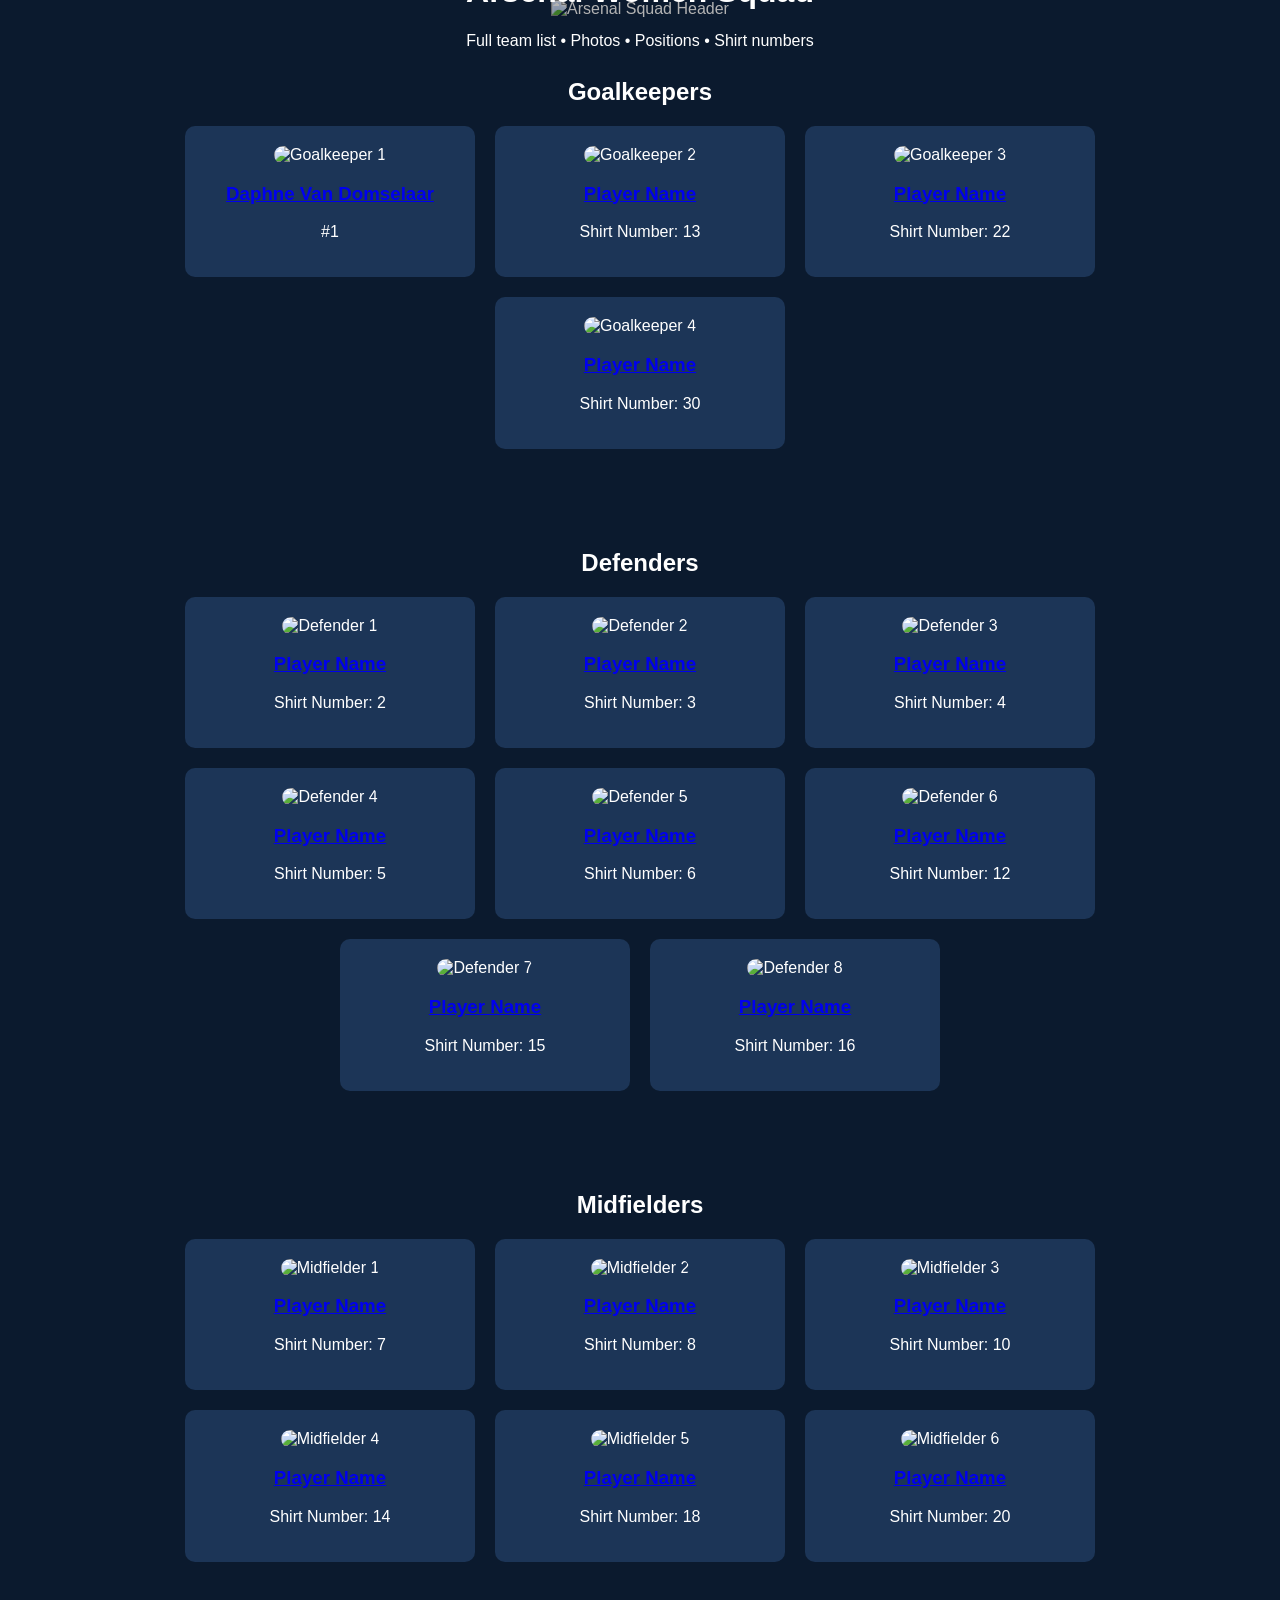
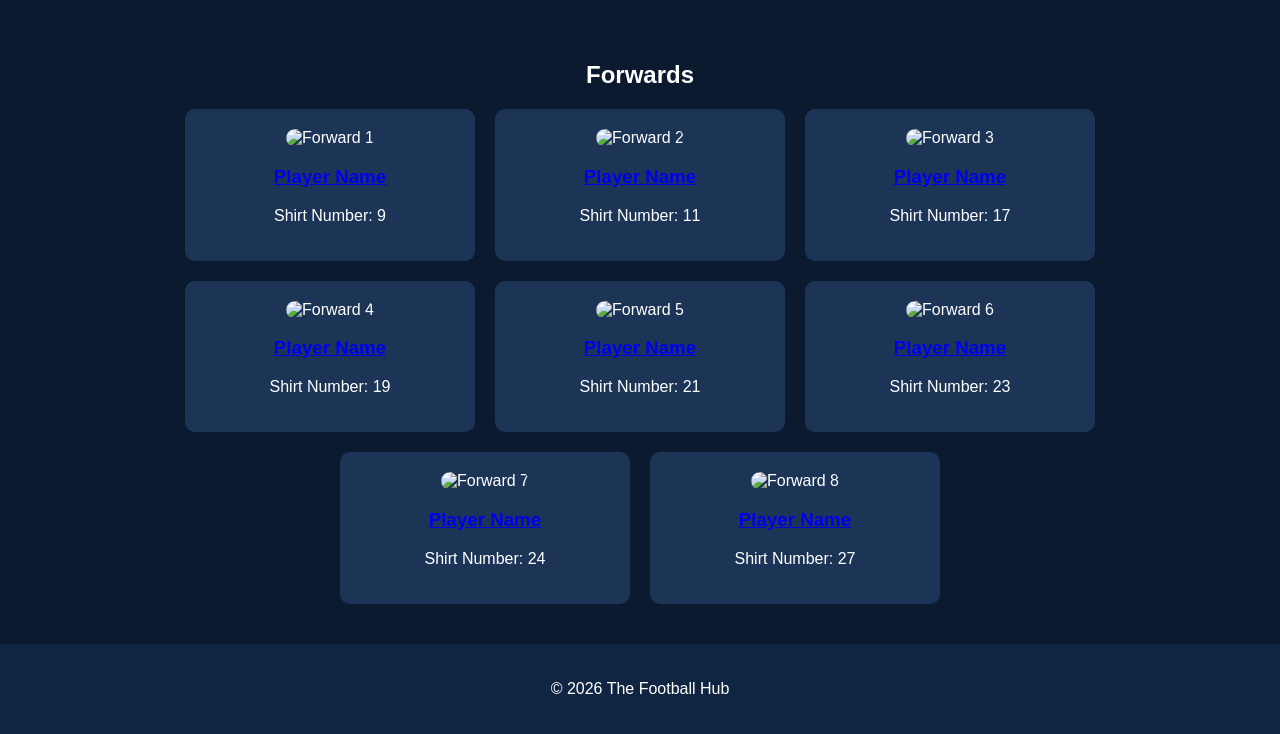
==== arsenal-squad.html @ fce64d1a "Update goalkeeper details and image source" ====
<!DOCTYPE html>
<html>
<head>
  <meta charset="UTF-8">
  <title>Arsenal Women Squad | The Football Hub</title>
  <link rel="stylesheet" href="style.css">
</head>

<body>

  <!-- HEADER -->
  <header class="hero-header">
    <img src="header.jpg" alt="Arsenal Squad Header" class="hero-image">
    <div class="hero-text">
      <h1>Arsenal Women Squad</h1>
      <p>Full team list • Photos • Positions • Shirt numbers</p>
    </div>
  </header>

  <!-- GOALKEEPERS -->
  <section class="latest-news">
    <h2>Goalkeepers</h2>
    <div class="news-grid">

      <div class="news-card">
        <img src="arsenal#1.avif" alt="Goalkeeper 1" style="width:100%; border-radius:10px;">
        <h3><a href="daphne-van-domselaar.html">Daphne Van Domselaar</a></h3>
        <p>#1</p>
      </div>

      <div class="news-card">
        <img src="gk2.jpg" alt="Goalkeeper 2" style="width:100%; border-radius:10px;">
        <h3><a href="player-gk2.html">Player Name</a></h3>
        <p>Shirt Number: 13</p>
      </div>

      <div class="news-card">
        <img src="gk3.jpg" alt="Goalkeeper 3" style="width:100%; border-radius:10px;">
        <h3><a href="player-gk3.html">Player Name</a></h3>
        <p>Shirt Number: 22</p>
      </div>

      <div class="news-card">
        <img src="gk4.jpg" alt="Goalkeeper 4" style="width:100%; border-radius:10px;">
        <h3><a href="player-gk4.html">Player Name</a></h3>
        <p>Shirt Number: 30</p>
      </div>

    </div>
  </section>

  <!-- DEFENDERS -->
  <section class="latest-news">
    <h2>Defenders</h2>
    <div class="news-grid">

      <div class="news-card">
        <img src="def1.jpg" alt="Defender 1" style="width:100%; border-radius:10px;">
        <h3><a href="player-def1.html">Player Name</a></h3>
        <p>Shirt Number: 2</p>
      </div>

      <div class="news-card">
        <img src="def2.jpg" alt="Defender 2" style="width:100%; border-radius:10px;">
        <h3><a href="player-def2.html">Player Name</a></h3>
        <p>Shirt Number: 3</p>
      </div>

      <div class="news-card">
        <img src="def3.jpg" alt="Defender 3" style="width:100%; border-radius:10px;">
        <h3><a href="player-def3.html">Player Name</a></h3>
        <p>Shirt Number: 4</p>
      </div>

      <div class="news-card">
        <img src="def4.jpg" alt="Defender 4" style="width:100%; border-radius:10px;">
        <h3><a href="player-def4.html">Player Name</a></h3>
        <p>Shirt Number: 5</p>
      </div>

      <div class="news-card">
        <img src="def5.jpg" alt="Defender 5" style="width:100%; border-radius:10px;">
        <h3><a href="player-def5.html">Player Name</a></h3>
        <p>Shirt Number: 6</p>
      </div>

      <div class="news-card">
        <img src="def6.jpg" alt="Defender 6" style="width:100%; border-radius:10px;">
        <h3><a href="player-def6.html">Player Name</a></h3>
        <p>Shirt Number: 12</p>
      </div>

      <div class="news-card">
        <img src="def7.jpg" alt="Defender 7" style="width:100%; border-radius:10px;">
        <h3><a href="player-def7.html">Player Name</a></h3>
        <p>Shirt Number: 15</p>
      </div>

      <div class="news-card">
        <img src="def8.jpg" alt="Defender 8" style="width:100%; border-radius:10px;">
        <h3><a href="player-def8.html">Player Name</a></h3>
        <p>Shirt Number: 16</p>
      </div>

    </div>
  </section>

  <!-- MIDFIELDERS -->
  <section class="latest-news">
    <h2>Midfielders</h2>
    <div class="news-grid">

      <div class="news-card">
        <img src="mid1.jpg" alt="Midfielder 1" style="width:100%; border-radius:10px;">
        <h3><a href="player-mid1.html">Player Name</a></h3>
        <p>Shirt Number: 7</p>
      </div>

      <div class="news-card">
        <img src="mid2.jpg" alt="Midfielder 2" style="width:100%; border-radius:10px;">
        <h3><a href="player-mid2.html">Player Name</a></h3>
        <p>Shirt Number: 8</p>
      </div>

      <div class="news-card">
        <img src="mid3.jpg" alt="Midfielder 3" style="width:100%; border-radius:10px;">
        <h3><a href="player-mid3.html">Player Name</a></h3>
        <p>Shirt Number: 10</p>
      </div>

      <div class="news-card">
        <img src="mid4.jpg" alt="Midfielder 4" style="width:100%; border-radius:10px;">
        <h3><a href="player-mid4.html">Player Name</a></h3>
        <p>Shirt Number: 14</p>
      </div>

      <div class="news-card">
        <img src="mid5.jpg" alt="Midfielder 5" style="width:100%; border-radius:10px;">
        <h3><a href="player-mid5.html">Player Name</a></h3>
        <p>Shirt Number: 18</p>
      </div>

      <div class="news-card">
        <img src="mid6.jpg" alt="Midfielder 6" style="width:100%; border-radius:10px;">
        <h3><a href="player-mid6.html">Player Name</a></h3>
        <p>Shirt Number: 20</p>
      </div>

    </div>
  </section>

  <!-- FORWARDS -->
  <section class="latest-news">
    <h2>Forwards</h2>
    <div class="news-grid">

      <div class="news-card">
        <img src="fwd1.jpg" alt="Forward 1" style="width:100%; border-radius:10px;">
        <h3><a href="player-fwd1.html">Player Name</a></h3>
        <p>Shirt Number: 9</p>
      </div>

      <div class="news-card">
        <img src="fwd2.jpg" alt="Forward 2" style="width:100%; border-radius:10px;">
        <h3><a href="player-fwd2.html">Player Name</a></h3>
        <p>Shirt Number: 11</p>
      </div>

      <div class="news-card">
        <img src="fwd3.jpg" alt="Forward 3" style="width:100%; border-radius:10px;">
        <h3><a href="player-fwd3.html">Player Name</a></h3>
        <p>Shirt Number: 17</p>
      </div>

      <div class="news-card">
        <img src="fwd4.jpg" alt="Forward 4" style="width:100%; border-radius:10px;">
        <h3><a href="player-fwd4.html">Player Name</a></h3>
        <p>Shirt Number: 19</p>
      </div>

      <div class="news-card">
        <img src="fwd5.jpg" alt="Forward 5" style="width:100%; border-radius:10px;">
        <h3><a href="player-fwd5.html">Player Name</a></h3>
        <p>Shirt Number: 21</p>
      </div>

      <div class="news-card">
        <img src="fwd6.jpg" alt="Forward 6" style="width:100%; border-radius:10px;">
        <h3><a href="player-fwd6.html">Player Name</a></h3>
        <p>Shirt Number: 23</p>
      </div>

      <div class="news-card">
        <img src="fwd7.jpg" alt="Forward 7" style="width:100%; border-radius:10px;">
        <h3><a href="player-fwd7.html">Player Name</a></h3>
        <p>Shirt Number: 24</p>
      </div>

      <div class="news-card">
        <img src="fwd8.jpg" alt="Forward 8" style="width:100%; border-radius:10px;">
        <h3><a href="player-fwd8.html">Player Name</a></h3>
        <p>Shirt Number: 27</p>
      </div>

    </div>
  </section>

  <!-- FOOTER -->
  <footer>
    <p>© 2026 The Football Hub</p>
  </footer>

</body>
</html>
---- style.css ----
body {
  margin: 0;
  font-family: Arial, sans-serif;
  background-color: #0b1a2e;
  color: white;
}

/* HERO HEADER */
.hero-header {
  position: relative;
  text-align: center;
  color: white;
}

.hero-image {
  width: 100%;
  height: 300px;
  object-fit: cover;
  filter: brightness(70%);
}

.hero-text {
  position: absolute;
  top: 50%;
  left: 50%;
  transform: translate(-50%, -50%);
}

/* NAVIGATION */
.main-nav {
  display: flex;
  justify-content: center;
  gap: 20px;
  background-color: #102542;
  padding: 15px;
}

.main-nav a {
  color: white;
  text-decoration: none;
  font-weight: bold;
}

/* LATEST NEWS */
.latest-news {
  padding: 40px;
  text-align: center;
}

.news-grid {
  display: flex;
  justify-content: center;
  gap: 20px;
  flex-wrap: wrap;
}

.news-card {
  background-color: #1c3557;
  padding: 20px;
  width: 250px;
  border-radius: 10px;
}

/* FOOTER */
footer {
  text-align: center;
  padding: 20px;
  background-color: #102542;
}
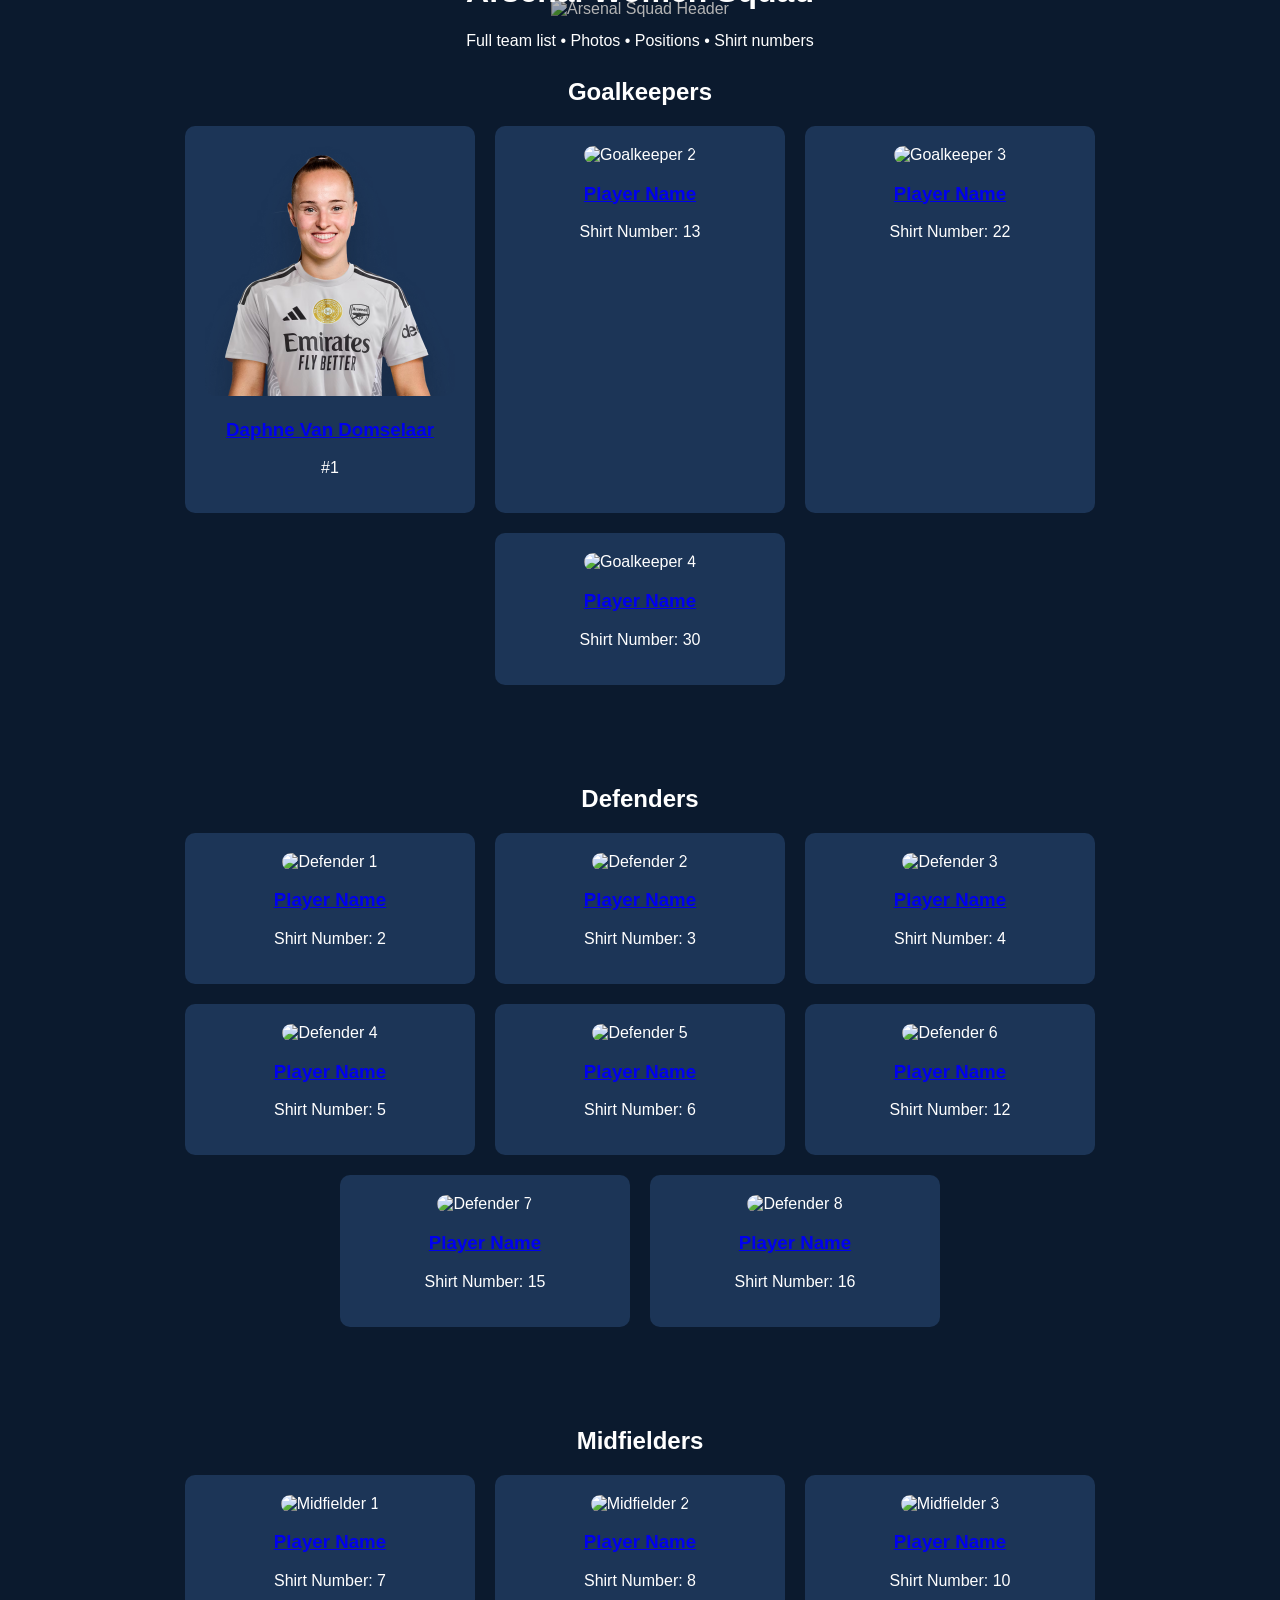
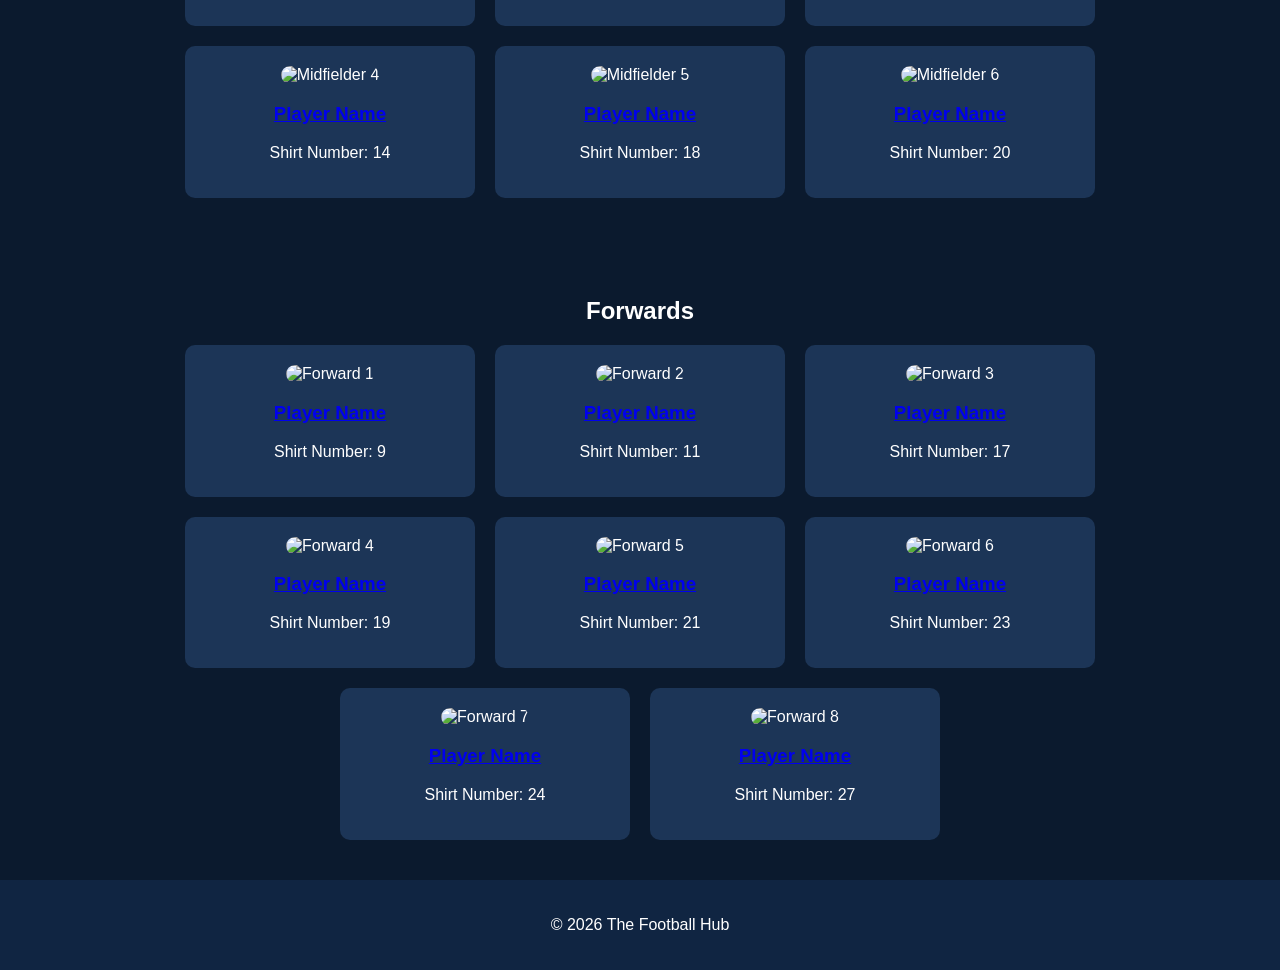
==== commit b9cd6edb: "Update goalkeeper image format in arsenal-squad.html" ====
--- a/arsenal-squad.html
+++ b/arsenal-squad.html
@@ -23,7 +23,7 @@
     <div class="news-grid">
 
       <div class="news-card">
-        <img src="arsenal#1.avif" alt="Goalkeeper 1" style="width:100%; border-radius:10px;">
+        <img src="arsenal-1.avif" alt="Goalkeeper 1" style="width:100%; border-radius:10px;">
         <h3><a href="daphne-van-domselaar.html">Daphne Van Domselaar</a></h3>
         <p>#1</p>
       </div>
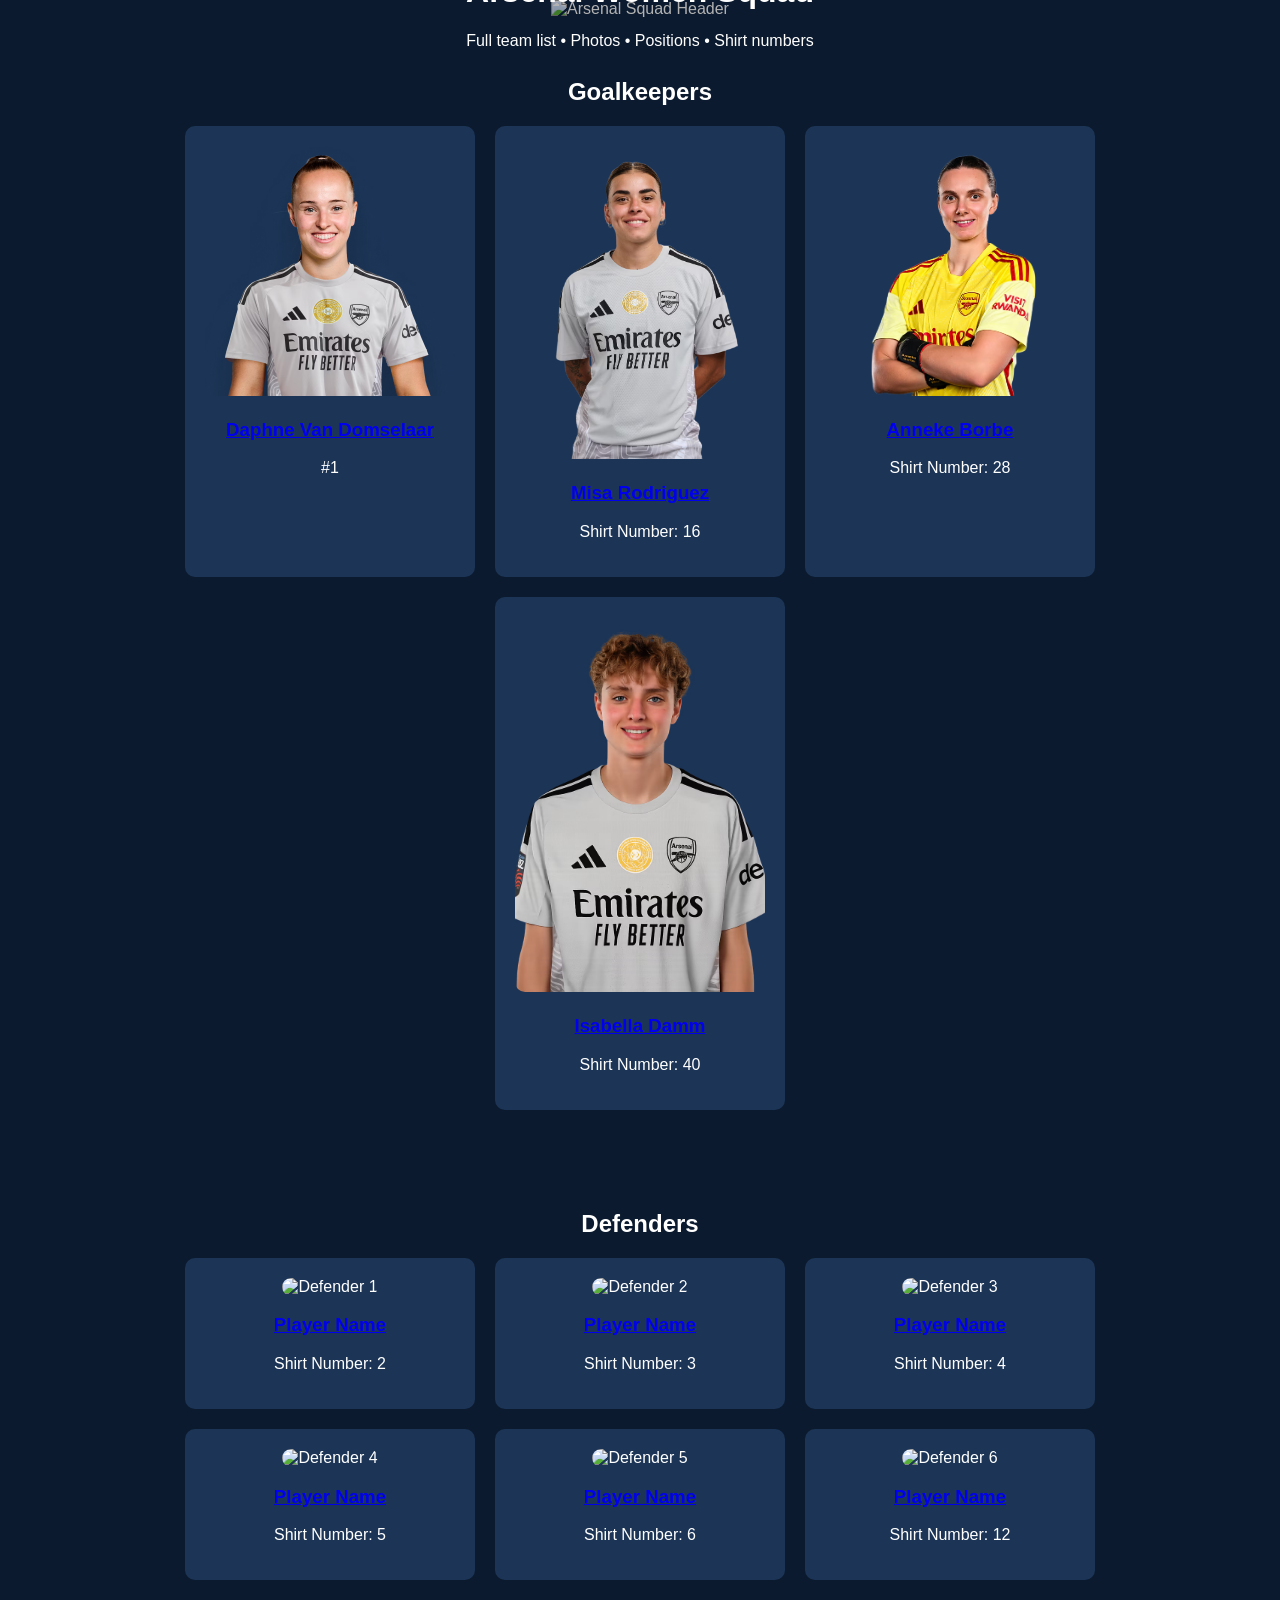
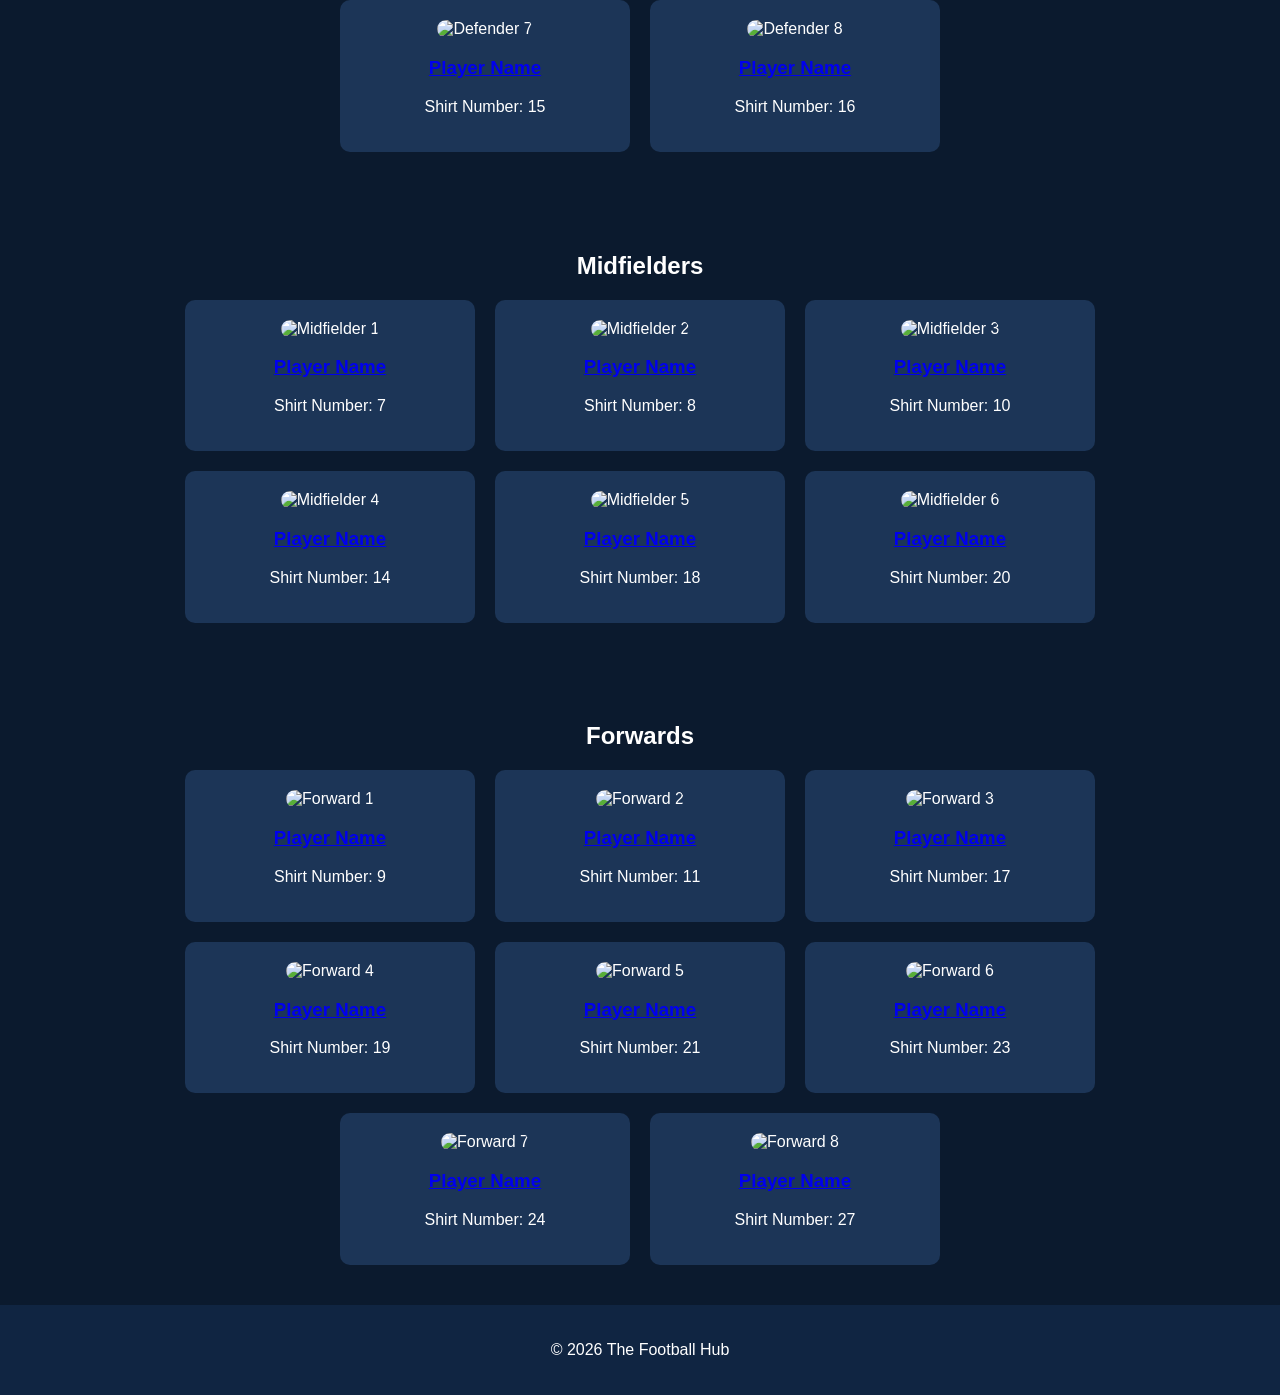
==== commit 0656d22a: "Update goalkeeper details and images in squad HTML" ====
--- a/arsenal-squad.html
+++ b/arsenal-squad.html
@@ -29,21 +29,21 @@
       </div>
 
       <div class="news-card">
-        <img src="gk2.jpg" alt="Goalkeeper 2" style="width:100%; border-radius:10px;">
-        <h3><a href="player-gk2.html">Player Name</a></h3>
-        <p>Shirt Number: 13</p>
-      </div>
-
-      <div class="news-card">
-        <img src="gk3.jpg" alt="Goalkeeper 3" style="width:100%; border-radius:10px;">
-        <h3><a href="player-gk3.html">Player Name</a></h3>
-        <p>Shirt Number: 22</p>
-      </div>
-
-      <div class="news-card">
-        <img src="gk4.jpg" alt="Goalkeeper 4" style="width:100%; border-radius:10px;">
-        <h3><a href="player-gk4.html">Player Name</a></h3>
-        <p>Shirt Number: 30</p>
+        <img src="arsenal-16.avif" alt="Goalkeeper 2" style="width:100%; border-radius:10px;">
+        <h3><a href="misa-rodriguez.html">Misa Rodriguez</a></h3>
+        <p>Shirt Number: 16</p>
+      </div>
+
+      <div class="news-card">
+        <img src="arsenal-28.avif" alt="Goalkeeper 3" style="width:100%; border-radius:10px;">
+        <h3><a href="anneke-borbe.html">Anneke Borbe</a></h3>
+        <p>Shirt Number: 28</p>
+      </div>
+
+      <div class="news-card">
+        <img src="arsenal-40.avif" alt="Goalkeeper 4" style="width:100%; border-radius:10px;">
+        <h3><a href="isabella-damm.html">Isabella Damm</a></h3>
+        <p>Shirt Number: 40</p>
       </div>
 
     </div>
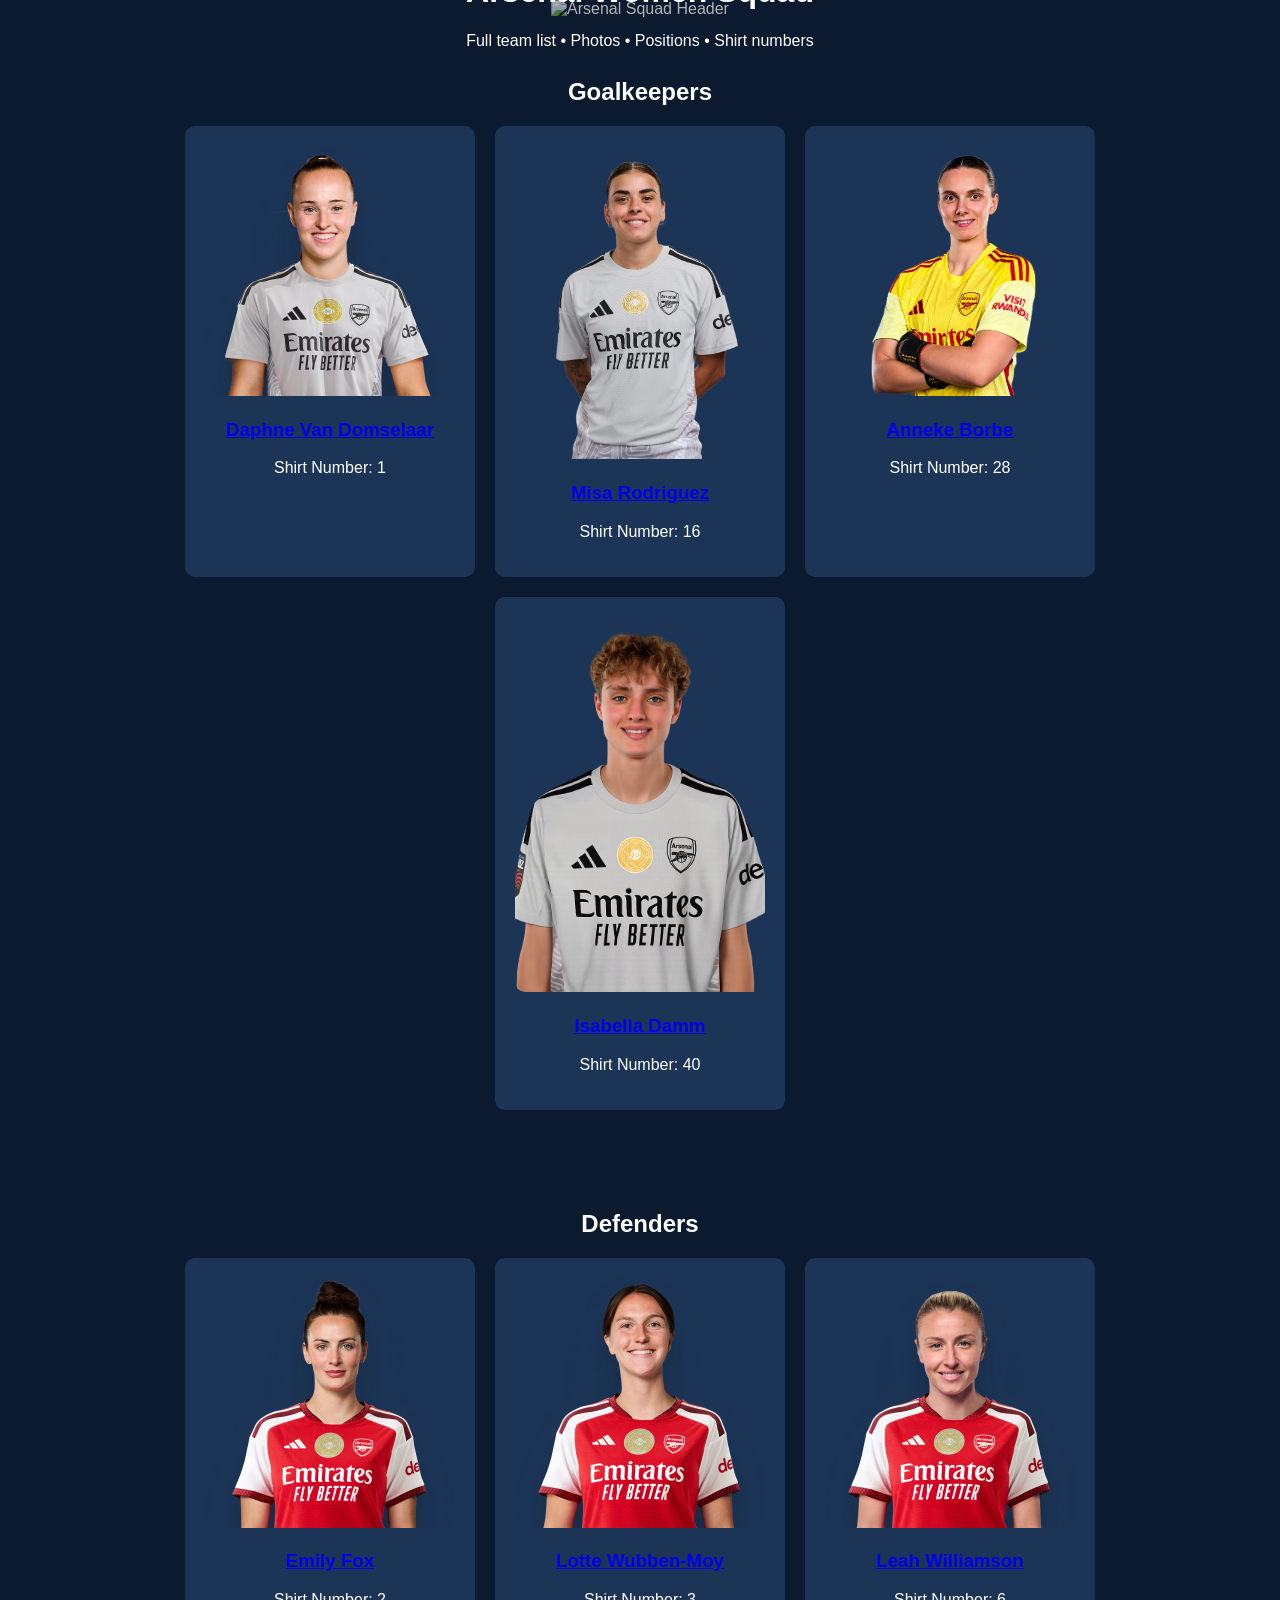
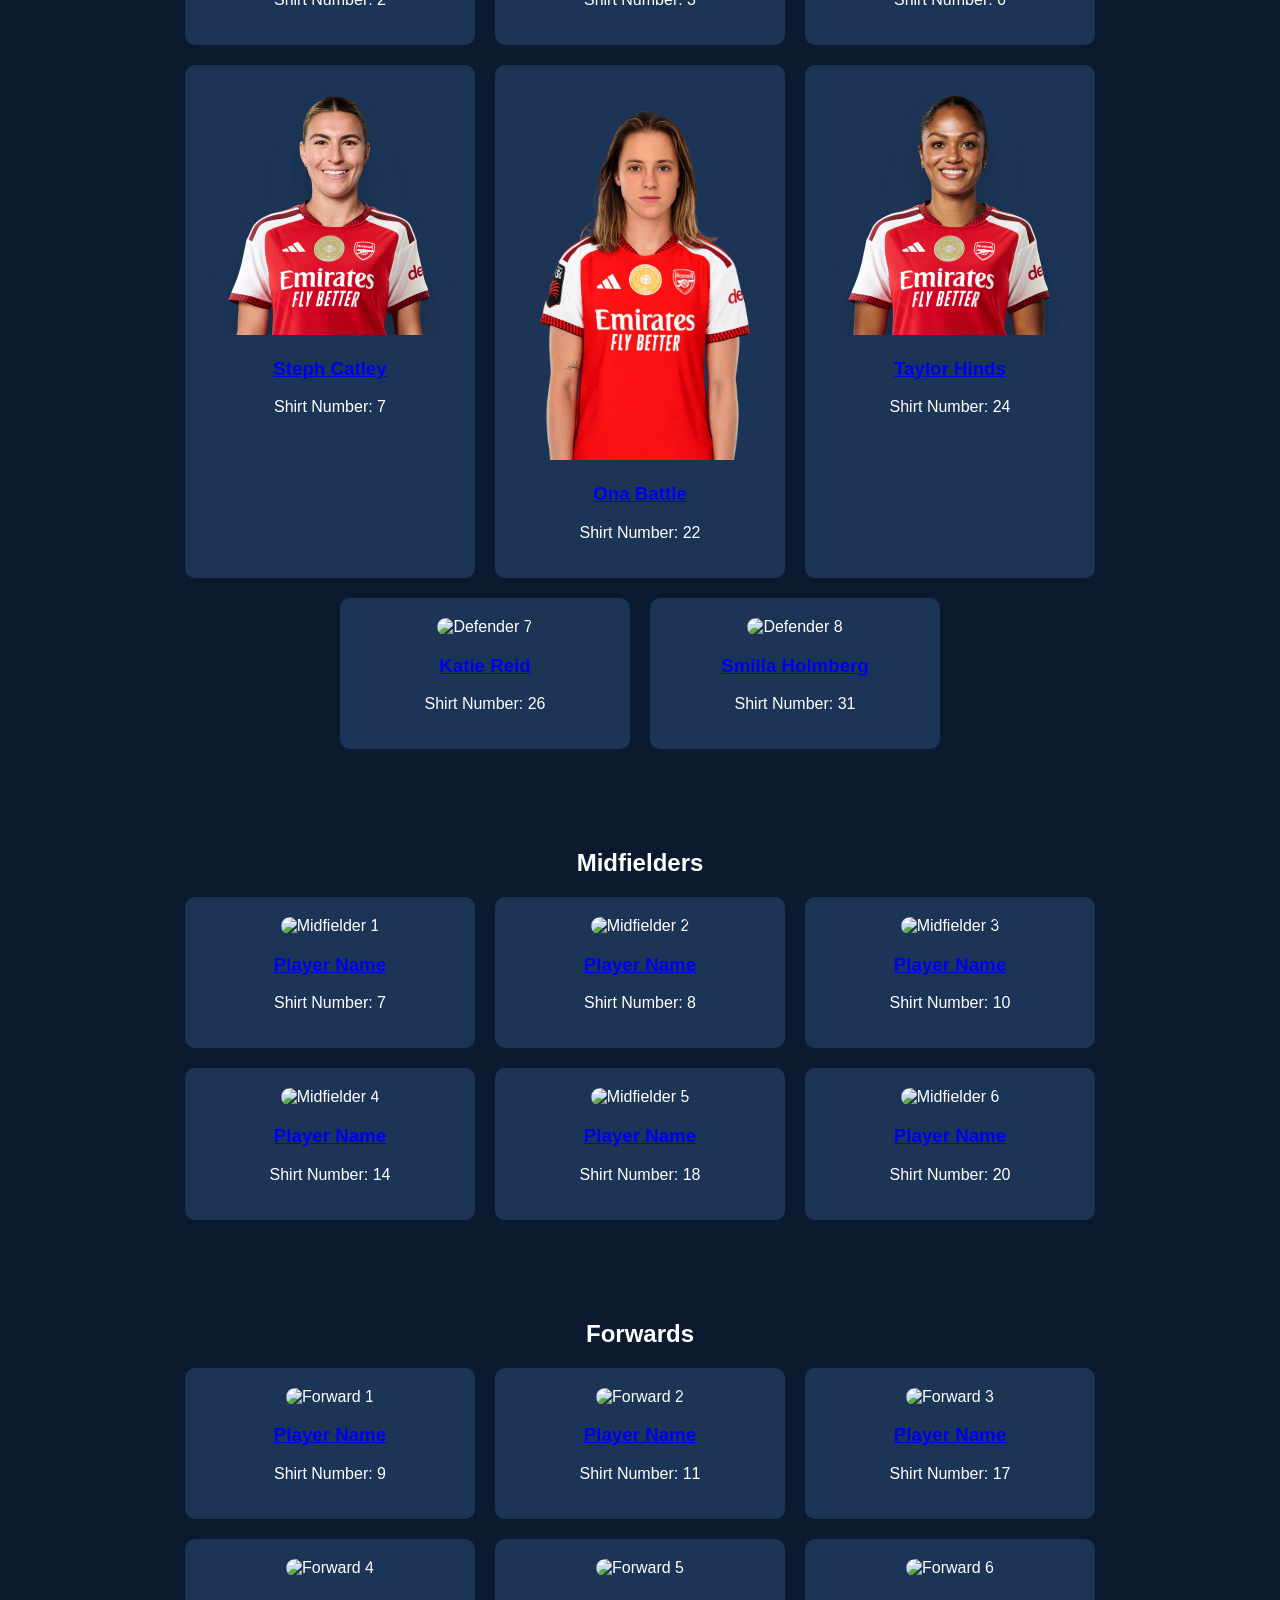
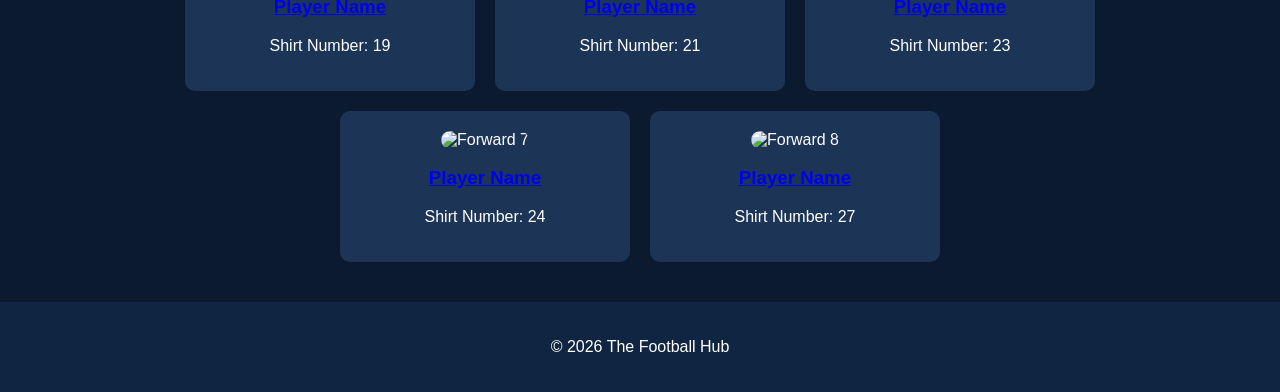
==== commit 8981047a: "Update shirt numbers and player images in squad" ====
--- a/arsenal-squad.html
+++ b/arsenal-squad.html
@@ -25,7 +25,7 @@
       <div class="news-card">
         <img src="arsenal-1.avif" alt="Goalkeeper 1" style="width:100%; border-radius:10px;">
         <h3><a href="daphne-van-domselaar.html">Daphne Van Domselaar</a></h3>
-        <p>#1</p>
+        <p>Shirt Number: 1</p>
       </div>
 
       <div class="news-card">
@@ -55,51 +55,51 @@
     <div class="news-grid">
 
       <div class="news-card">
-        <img src="def1.jpg" alt="Defender 1" style="width:100%; border-radius:10px;">
-        <h3><a href="player-def1.html">Player Name</a></h3>
+        <img src="arsenal-2.avif" alt="Defender 1" style="width:100%; border-radius:10px;">
+        <h3><a href="emily-fox.html">Emily Fox</a></h3>
         <p>Shirt Number: 2</p>
       </div>
 
       <div class="news-card">
-        <img src="def2.jpg" alt="Defender 2" style="width:100%; border-radius:10px;">
-        <h3><a href="player-def2.html">Player Name</a></h3>
+        <img src="arsenal-3.avif" alt="Defender 2" style="width:100%; border-radius:10px;">
+        <h3><a href="lotte-wubben-moy.html">Lotte Wubben-Moy</a></h3>
         <p>Shirt Number: 3</p>
       </div>
 
       <div class="news-card">
-        <img src="def3.jpg" alt="Defender 3" style="width:100%; border-radius:10px;">
-        <h3><a href="player-def3.html">Player Name</a></h3>
-        <p>Shirt Number: 4</p>
-      </div>
-
-      <div class="news-card">
-        <img src="def4.jpg" alt="Defender 4" style="width:100%; border-radius:10px;">
-        <h3><a href="player-def4.html">Player Name</a></h3>
-        <p>Shirt Number: 5</p>
-      </div>
-
-      <div class="news-card">
-        <img src="def5.jpg" alt="Defender 5" style="width:100%; border-radius:10px;">
-        <h3><a href="player-def5.html">Player Name</a></h3>
+        <img src="arsenal-6.avif" alt="Defender 3" style="width:100%; border-radius:10px;">
+        <h3><a href="leah-williamson.html">Leah Williamson</a></h3>
         <p>Shirt Number: 6</p>
       </div>
 
       <div class="news-card">
-        <img src="def6.jpg" alt="Defender 6" style="width:100%; border-radius:10px;">
-        <h3><a href="player-def6.html">Player Name</a></h3>
-        <p>Shirt Number: 12</p>
-      </div>
-
-      <div class="news-card">
-        <img src="def7.jpg" alt="Defender 7" style="width:100%; border-radius:10px;">
-        <h3><a href="player-def7.html">Player Name</a></h3>
-        <p>Shirt Number: 15</p>
-      </div>
-
-      <div class="news-card">
-        <img src="def8.jpg" alt="Defender 8" style="width:100%; border-radius:10px;">
-        <h3><a href="player-def8.html">Player Name</a></h3>
-        <p>Shirt Number: 16</p>
+        <img src="arsenal-7.avif" alt="Defender 4" style="width:100%; border-radius:10px;">
+        <h3><a href="steph-catley.html">Steph Catley</a></h3>
+        <p>Shirt Number: 7</p>
+      </div>
+
+      <div class="news-card">
+        <img src="arsenal-22.avif" alt="Defender 5" style="width:100%; border-radius:10px;">
+        <h3><a href="ona-battle.html">Ona Battle</a></h3>
+        <p>Shirt Number: 22</p>
+      </div>
+
+      <div class="news-card">
+        <img src="arsenal-24.avif" alt="Defender 6" style="width:100%; border-radius:10px;">
+        <h3><a href="taylor-hinds.html">Taylor Hinds</a></h3>
+        <p>Shirt Number: 24</p>
+      </div>
+
+      <div class="news-card">
+        <img src="arsenal.26-avif" alt="Defender 7" style="width:100%; border-radius:10px;">
+        <h3><a href="katie-reid.html">Katie Reid</a></h3>
+        <p>Shirt Number: 26</p>
+      </div>
+
+      <div class="news-card">
+        <img src="arsenal.31-avif" alt="Defender 8" style="width:100%; border-radius:10px;">
+        <h3><a href="smilla-holmberg.html">Smilla Holmberg</a></h3>
+        <p>Shirt Number: 31</p>
       </div>
 
     </div>
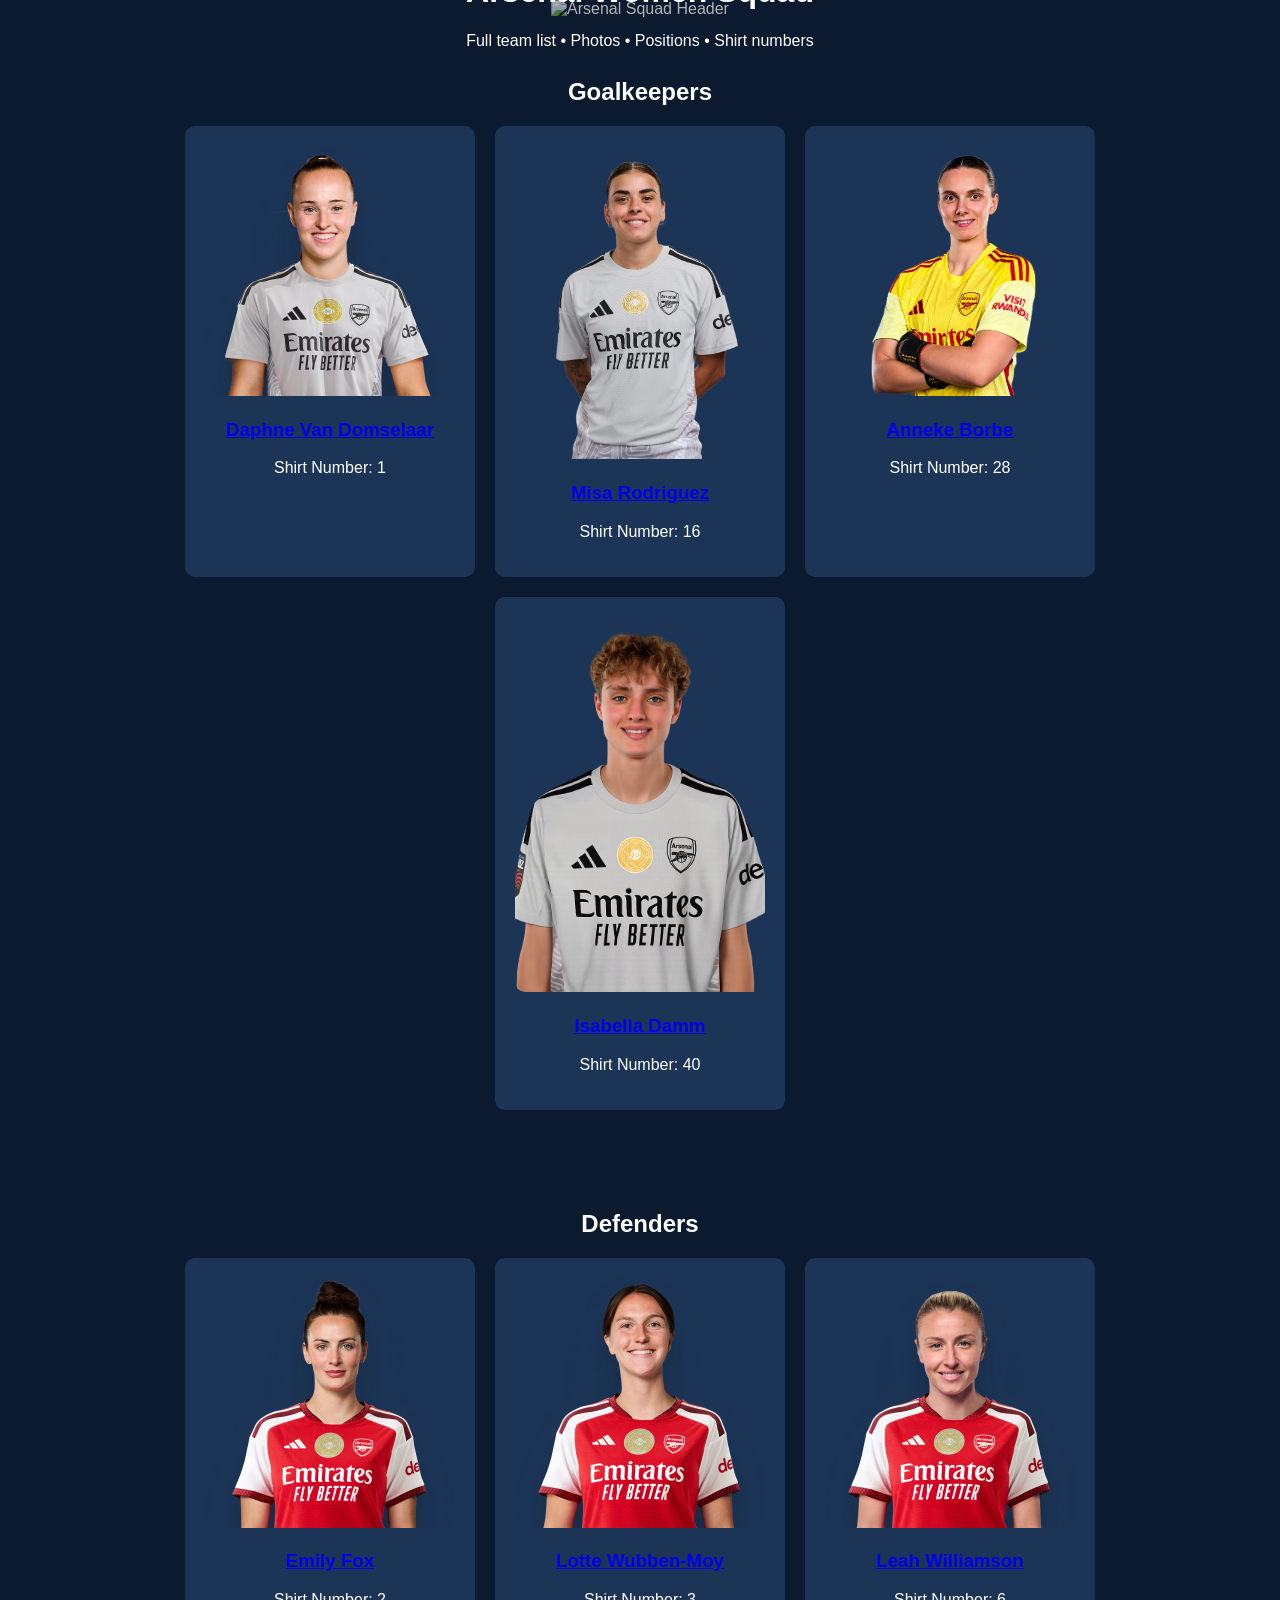
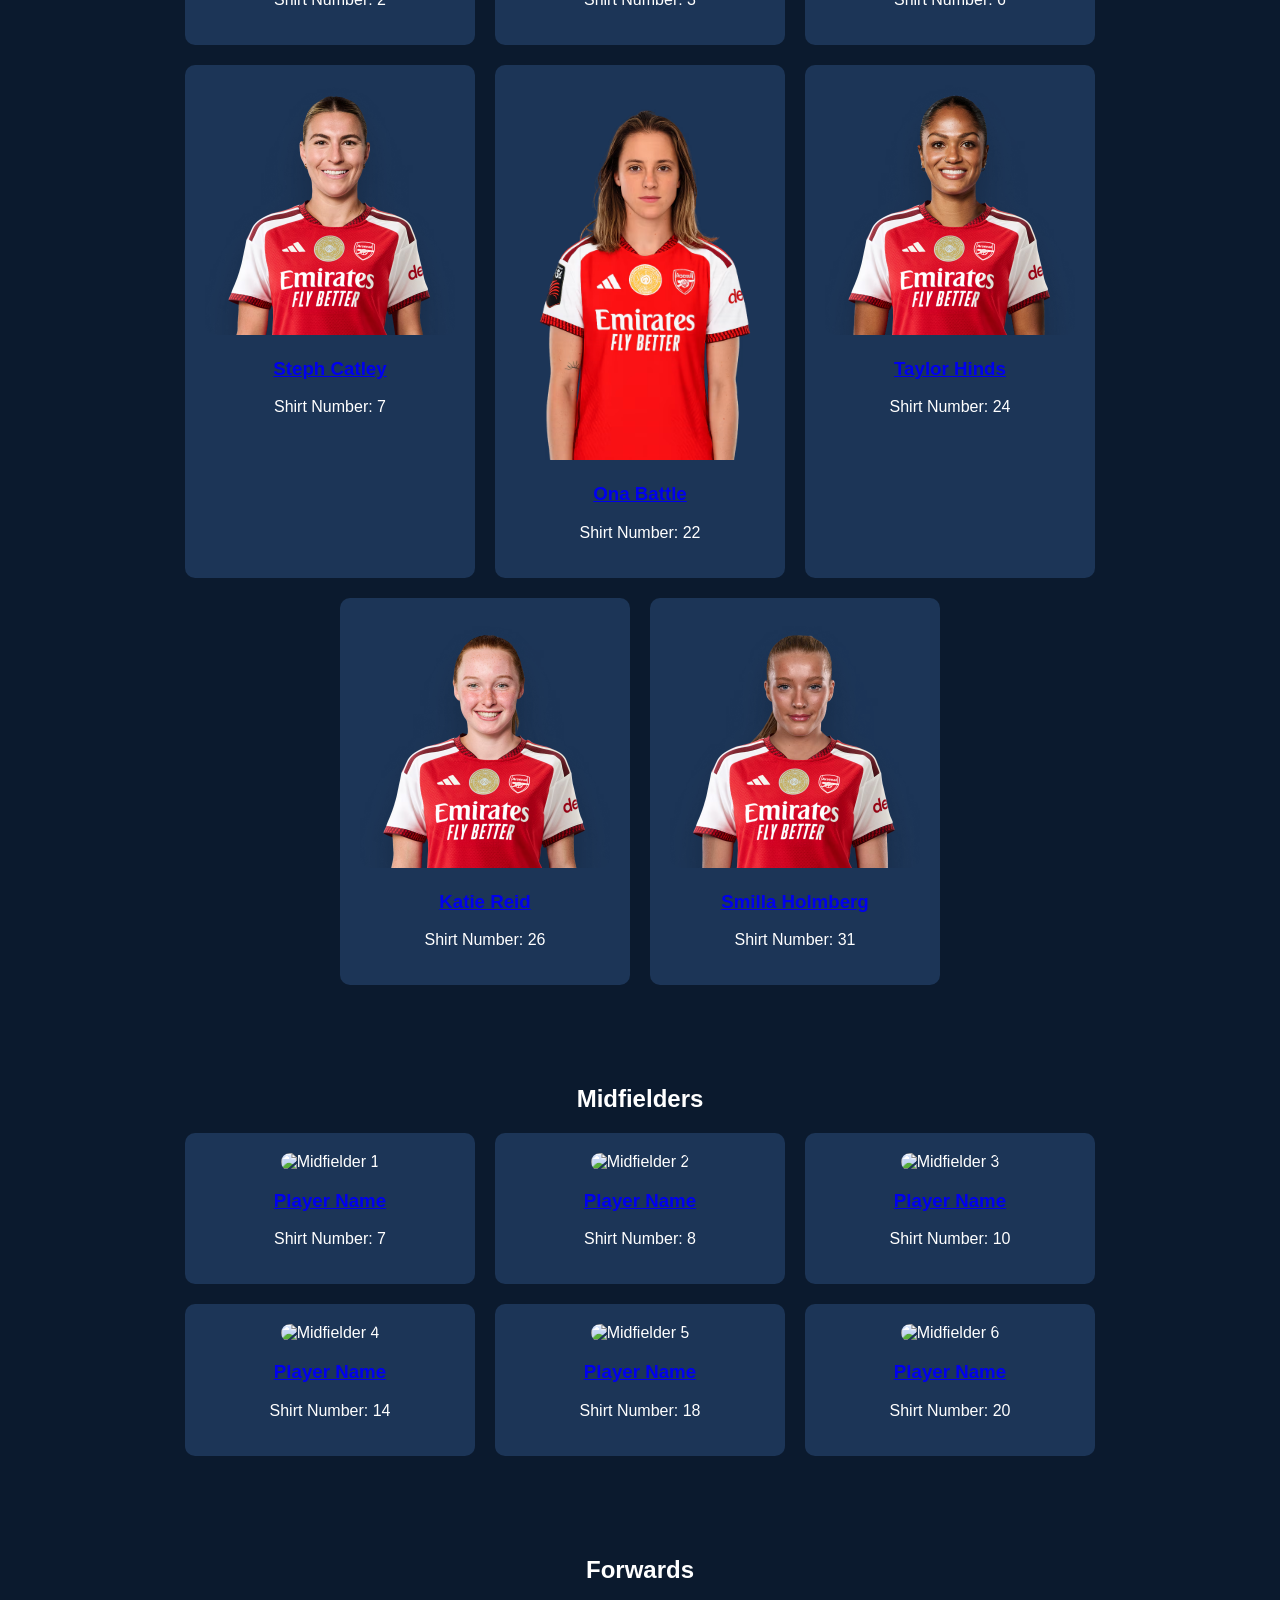
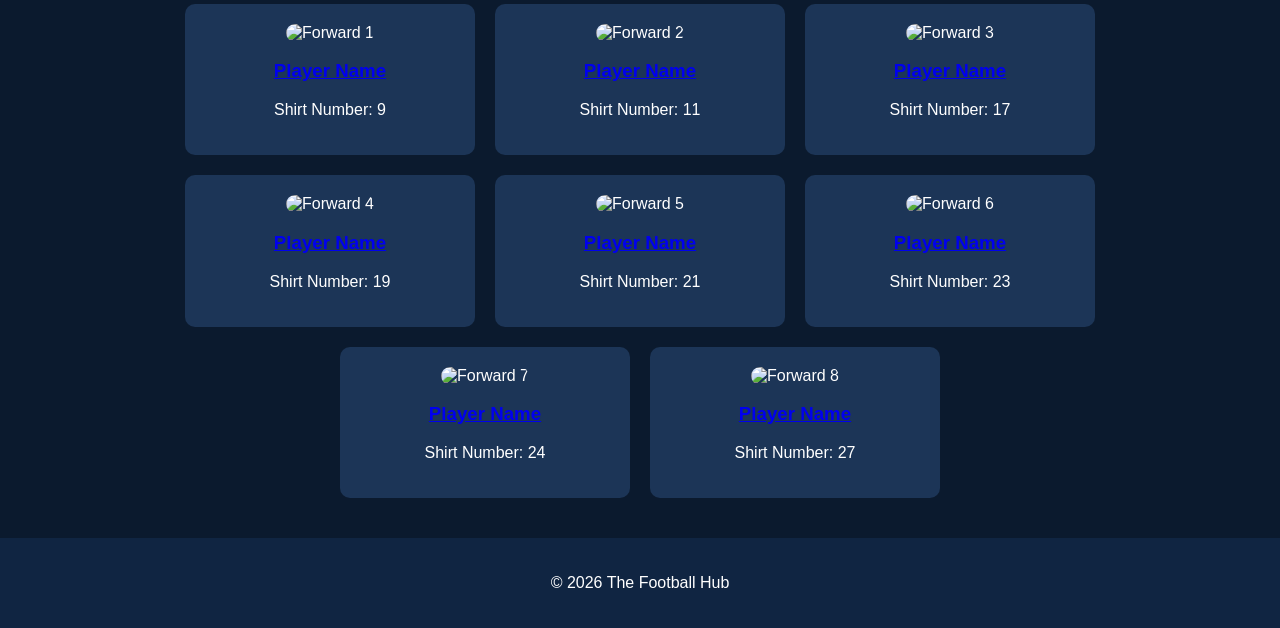
==== commit dd0984db: "Fix image file names in arsenal-squad.html" ====
--- a/arsenal-squad.html
+++ b/arsenal-squad.html
@@ -91,13 +91,13 @@
       </div>
 
       <div class="news-card">
-        <img src="arsenal.26-avif" alt="Defender 7" style="width:100%; border-radius:10px;">
+        <img src="arsenal-26.avif" alt="Defender 7" style="width:100%; border-radius:10px;">
         <h3><a href="katie-reid.html">Katie Reid</a></h3>
         <p>Shirt Number: 26</p>
       </div>
 
       <div class="news-card">
-        <img src="arsenal.31-avif" alt="Defender 8" style="width:100%; border-radius:10px;">
+        <img src="arsenal-31.avif" alt="Defender 8" style="width:100%; border-radius:10px;">
         <h3><a href="smilla-holmberg.html">Smilla Holmberg</a></h3>
         <p>Shirt Number: 31</p>
       </div>
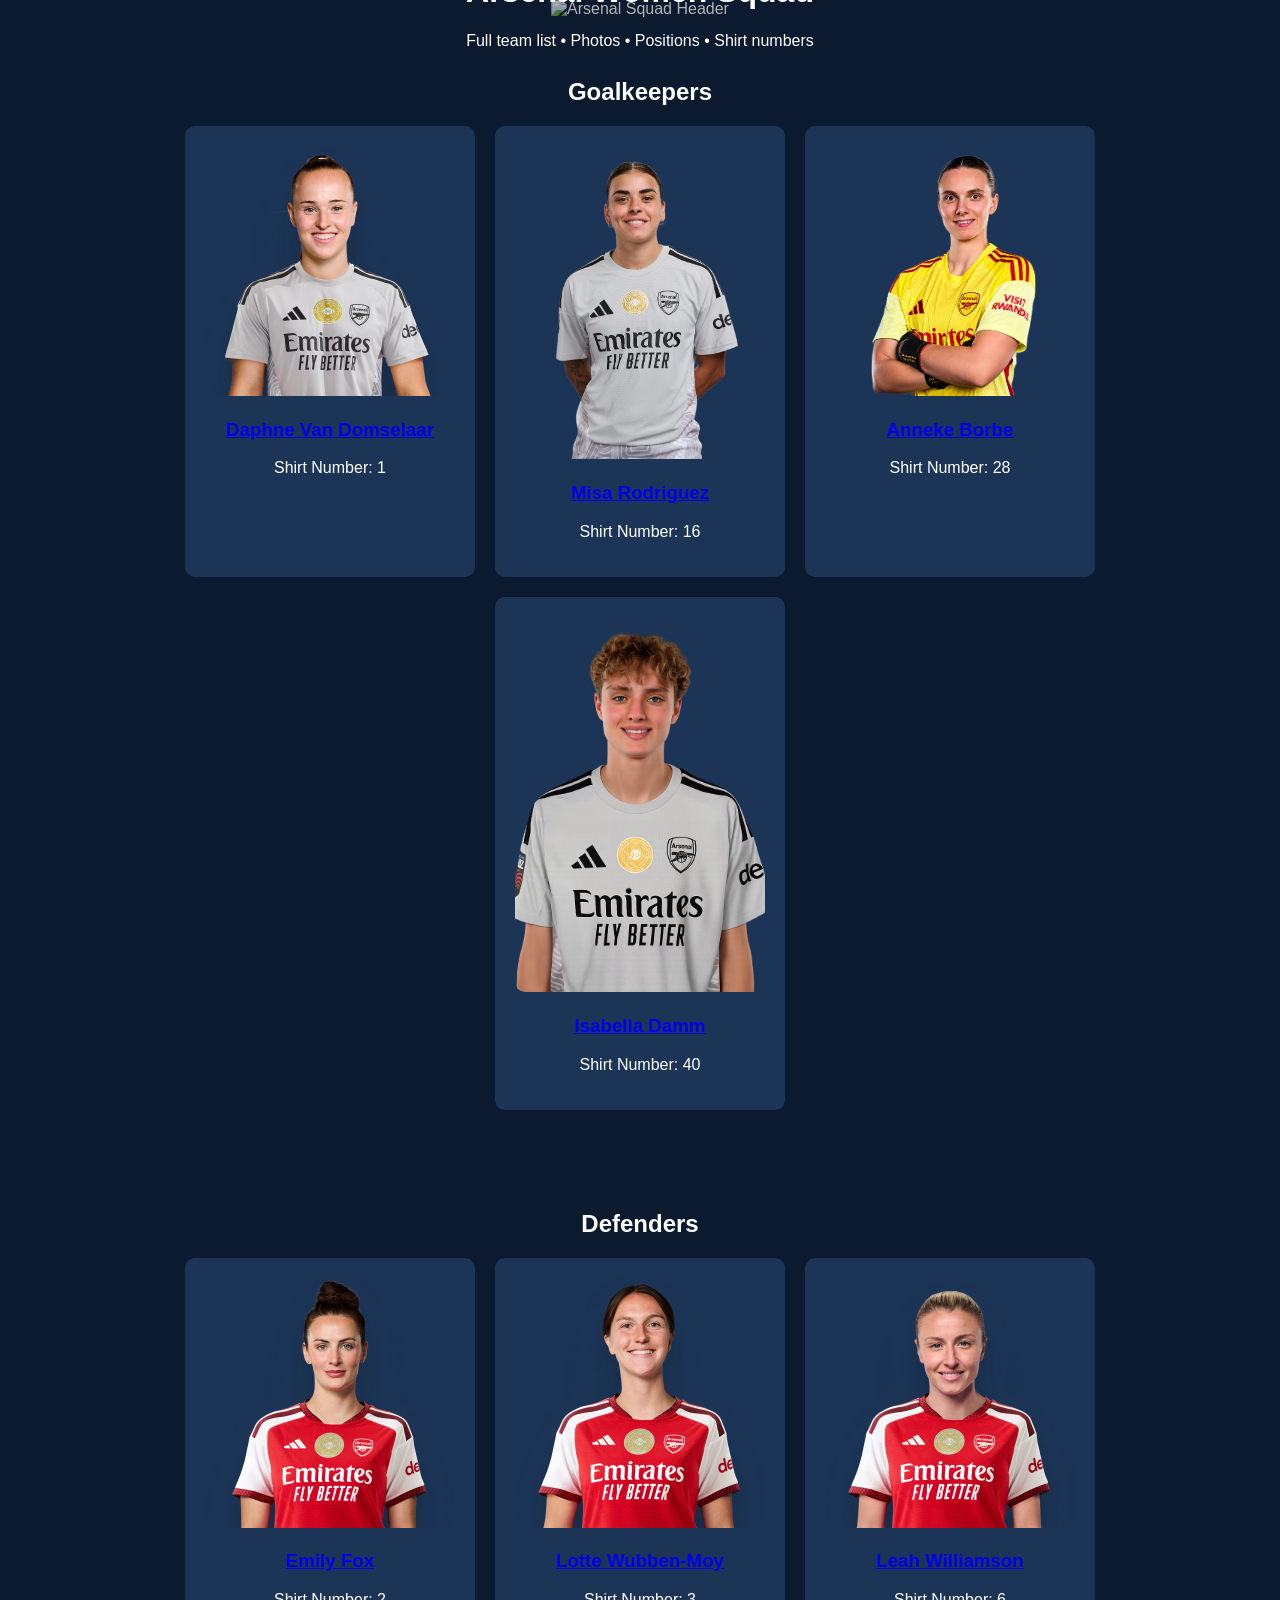
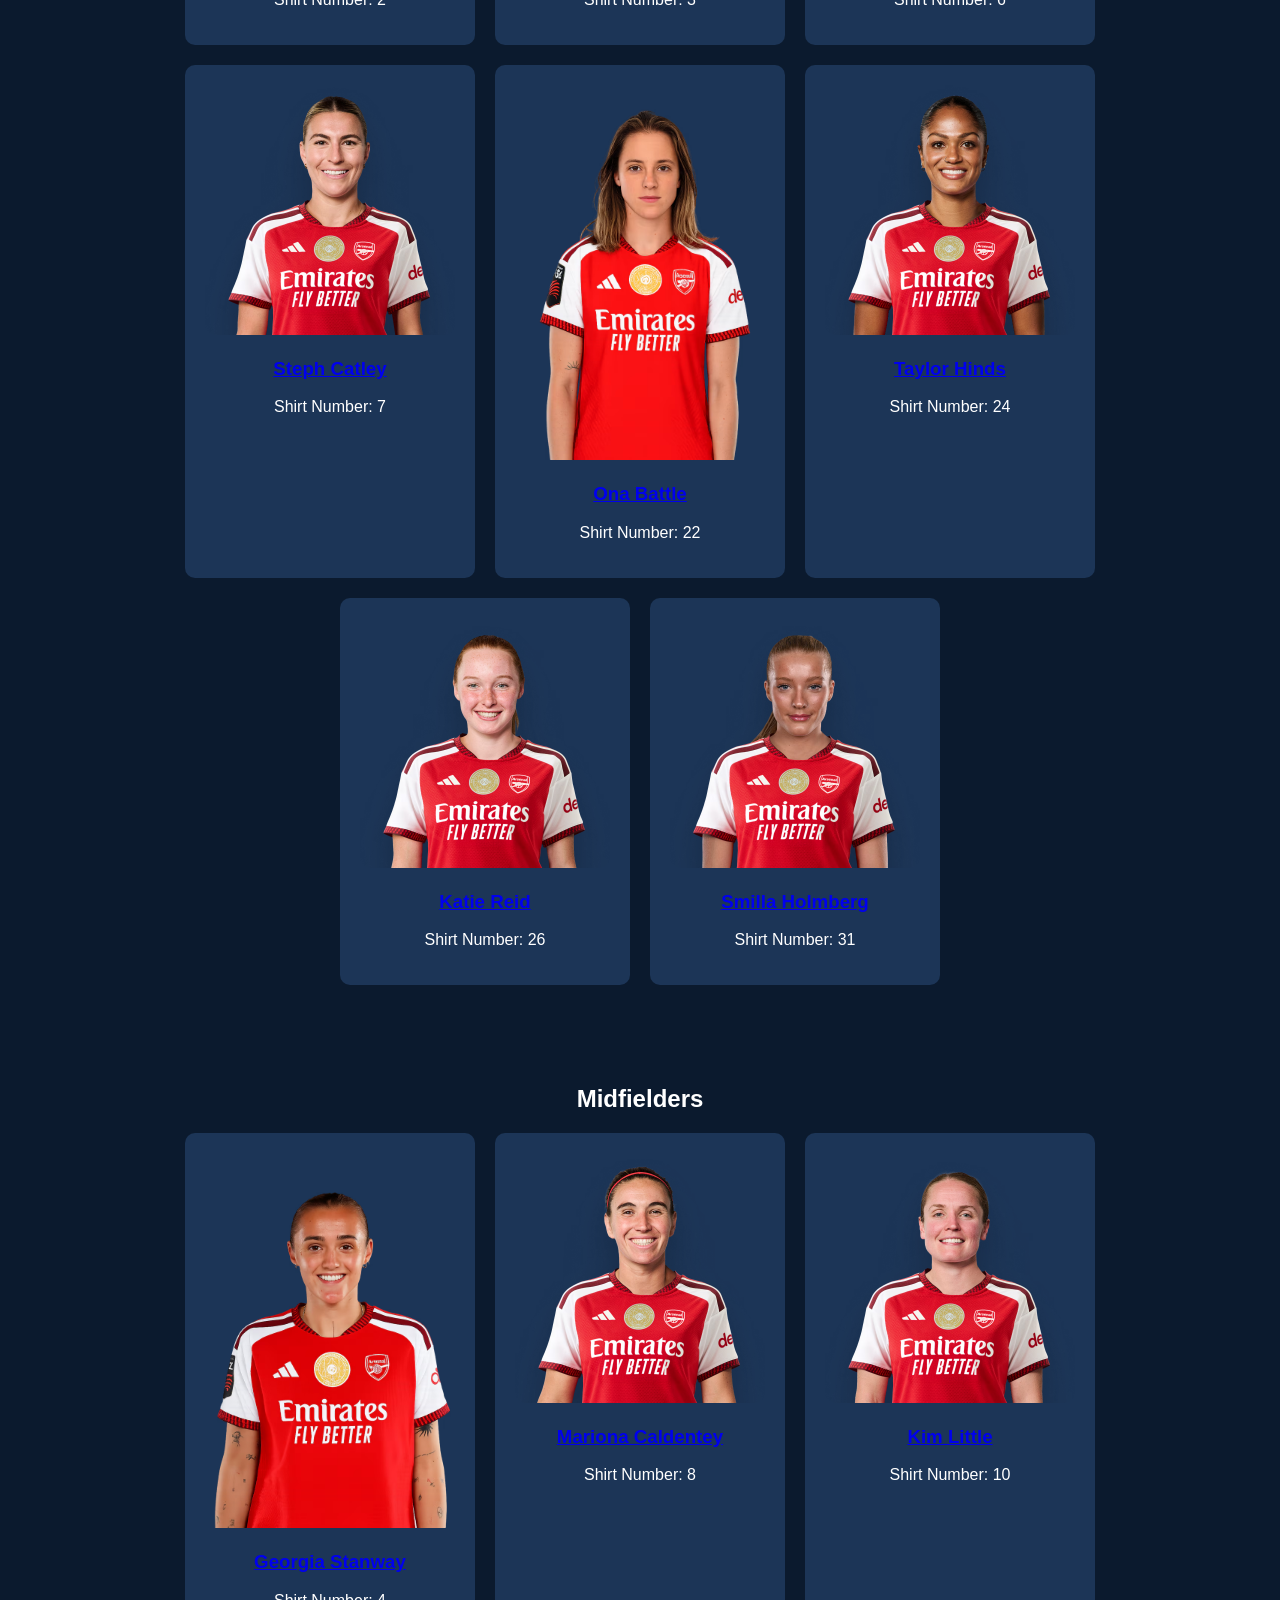
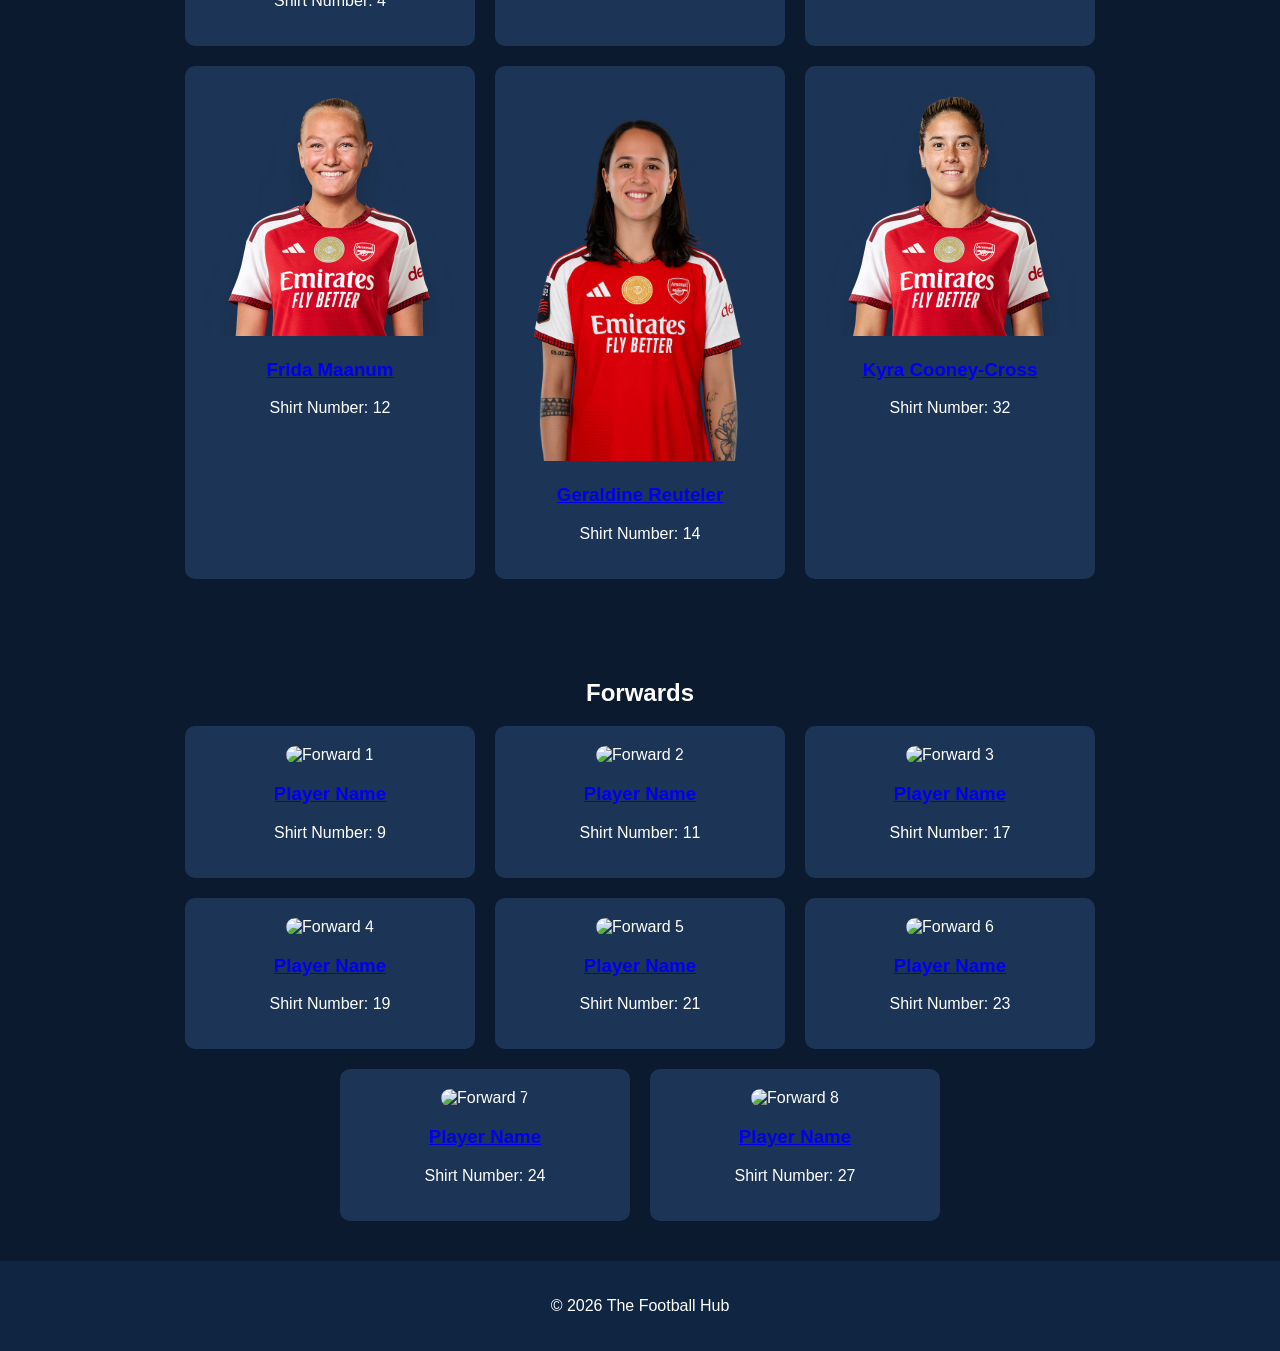
==== commit c0bd5499: "Update midfielders' images and names" ====
--- a/arsenal-squad.html
+++ b/arsenal-squad.html
@@ -111,39 +111,39 @@
     <div class="news-grid">
 
       <div class="news-card">
-        <img src="mid1.jpg" alt="Midfielder 1" style="width:100%; border-radius:10px;">
-        <h3><a href="player-mid1.html">Player Name</a></h3>
-        <p>Shirt Number: 7</p>
-      </div>
-
-      <div class="news-card">
-        <img src="mid2.jpg" alt="Midfielder 2" style="width:100%; border-radius:10px;">
-        <h3><a href="player-mid2.html">Player Name</a></h3>
+        <img src="arsenal-4.avif" alt="Midfielder 1" style="width:100%; border-radius:10px;">
+        <h3><a href="georgia-stanway.html">Georgia Stanway</a></h3>
+        <p>Shirt Number: 4</p>
+      </div>
+
+      <div class="news-card">
+        <img src="arsenal-8.avif" alt="Midfielder 2" style="width:100%; border-radius:10px;">
+        <h3><a href="mariona-caldentey.html">Mariona Caldentey</a></h3>
         <p>Shirt Number: 8</p>
       </div>
 
       <div class="news-card">
-        <img src="mid3.jpg" alt="Midfielder 3" style="width:100%; border-radius:10px;">
-        <h3><a href="player-mid3.html">Player Name</a></h3>
+        <img src="arsenal-10.avif" alt="Midfielder 3" style="width:100%; border-radius:10px;">
+        <h3><a href="kim-little.html">Kim Little</a></h3>
         <p>Shirt Number: 10</p>
       </div>
 
       <div class="news-card">
-        <img src="mid4.jpg" alt="Midfielder 4" style="width:100%; border-radius:10px;">
-        <h3><a href="player-mid4.html">Player Name</a></h3>
+        <img src="arsenal-12.avif" alt="Midfielder 4" style="width:100%; border-radius:10px;">
+        <h3><a href="frida-maanum.html">Frida Maanum</a></h3>
+        <p>Shirt Number: 12</p>
+      </div>
+
+      <div class="news-card">
+        <img src="arsenal-14.avif" alt="Midfielder 5" style="width:100%; border-radius:10px;">
+        <h3><a href="geraldine-reuteler.html">Geraldine Reuteler</a></h3>
         <p>Shirt Number: 14</p>
       </div>
 
       <div class="news-card">
-        <img src="mid5.jpg" alt="Midfielder 5" style="width:100%; border-radius:10px;">
-        <h3><a href="player-mid5.html">Player Name</a></h3>
-        <p>Shirt Number: 18</p>
-      </div>
-
-      <div class="news-card">
-        <img src="mid6.jpg" alt="Midfielder 6" style="width:100%; border-radius:10px;">
-        <h3><a href="player-mid6.html">Player Name</a></h3>
-        <p>Shirt Number: 20</p>
+        <img src="arsenal-32.avif" alt="Midfielder 6" style="width:100%; border-radius:10px;">
+        <h3><a href="kyra-cooney-cross.html">Kyra Cooney-Cross</a></h3>
+        <p>Shirt Number: 32</p>
       </div>
 
     </div>
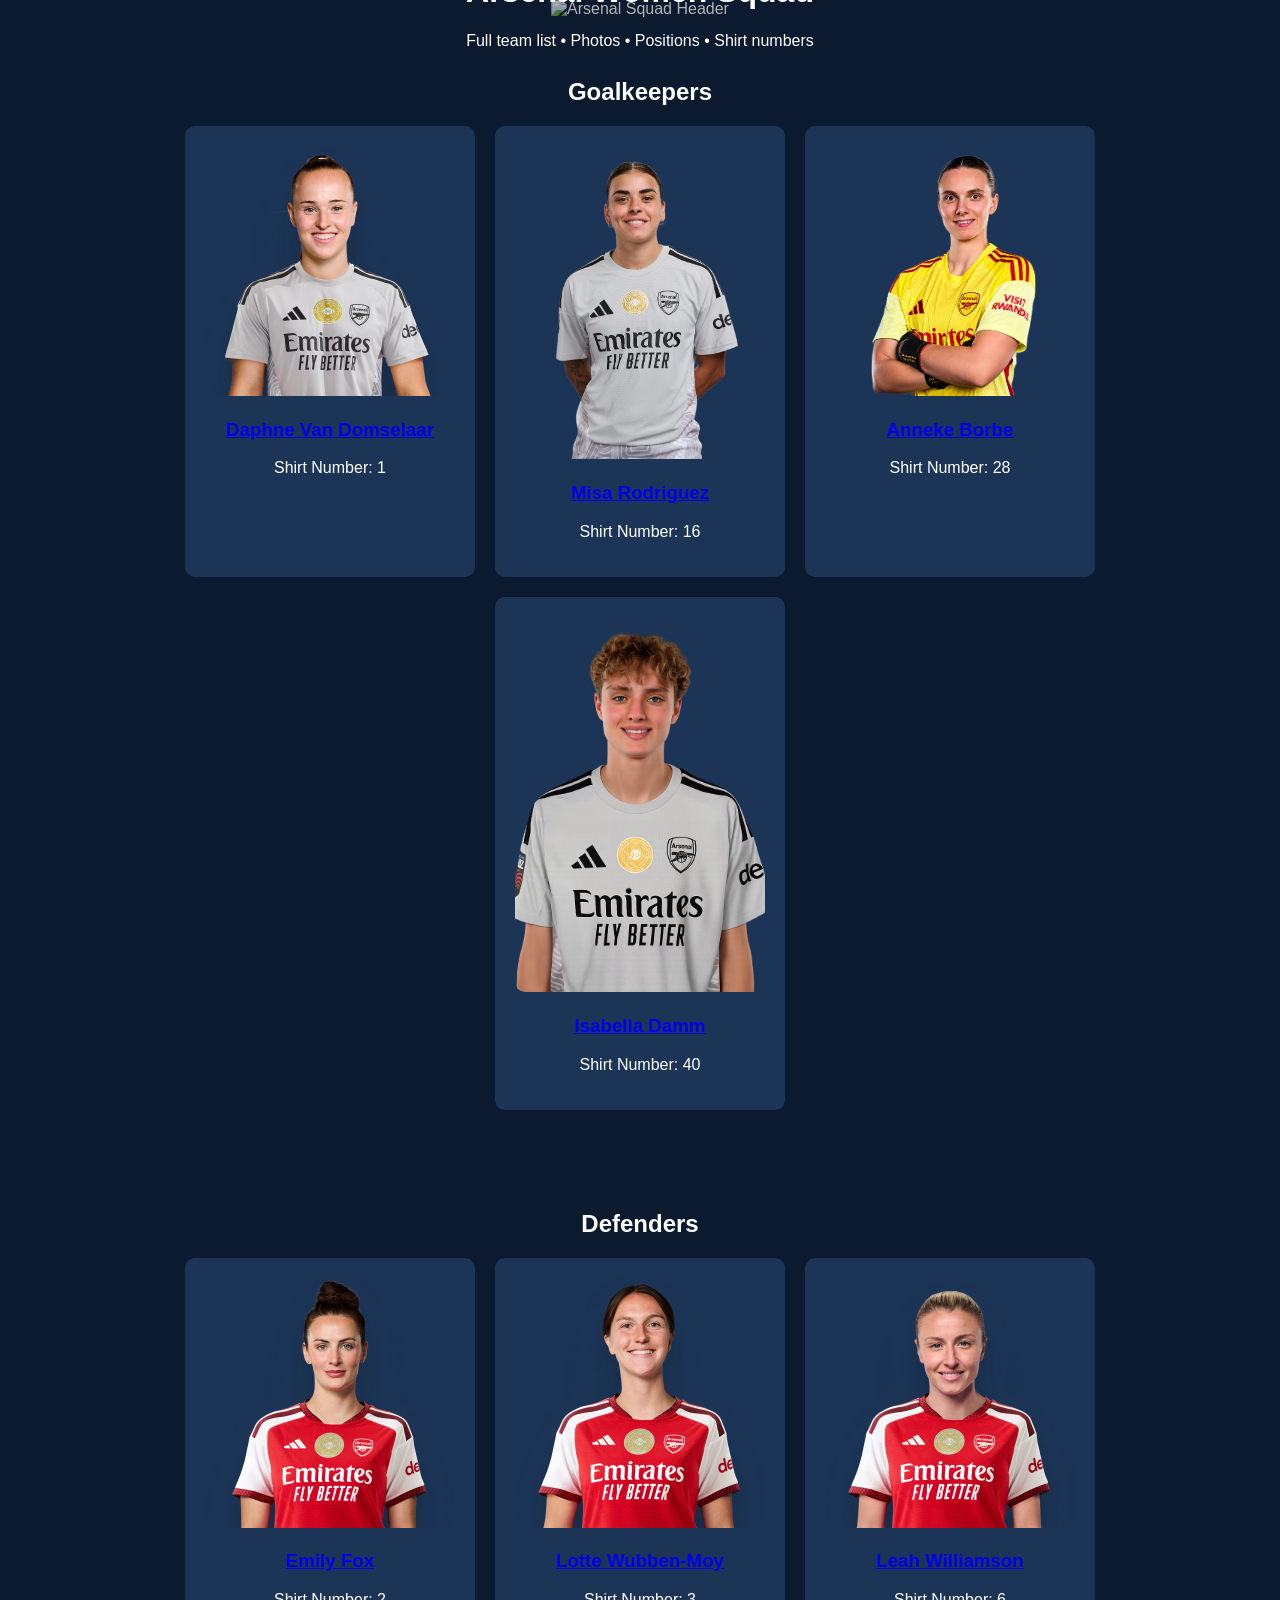
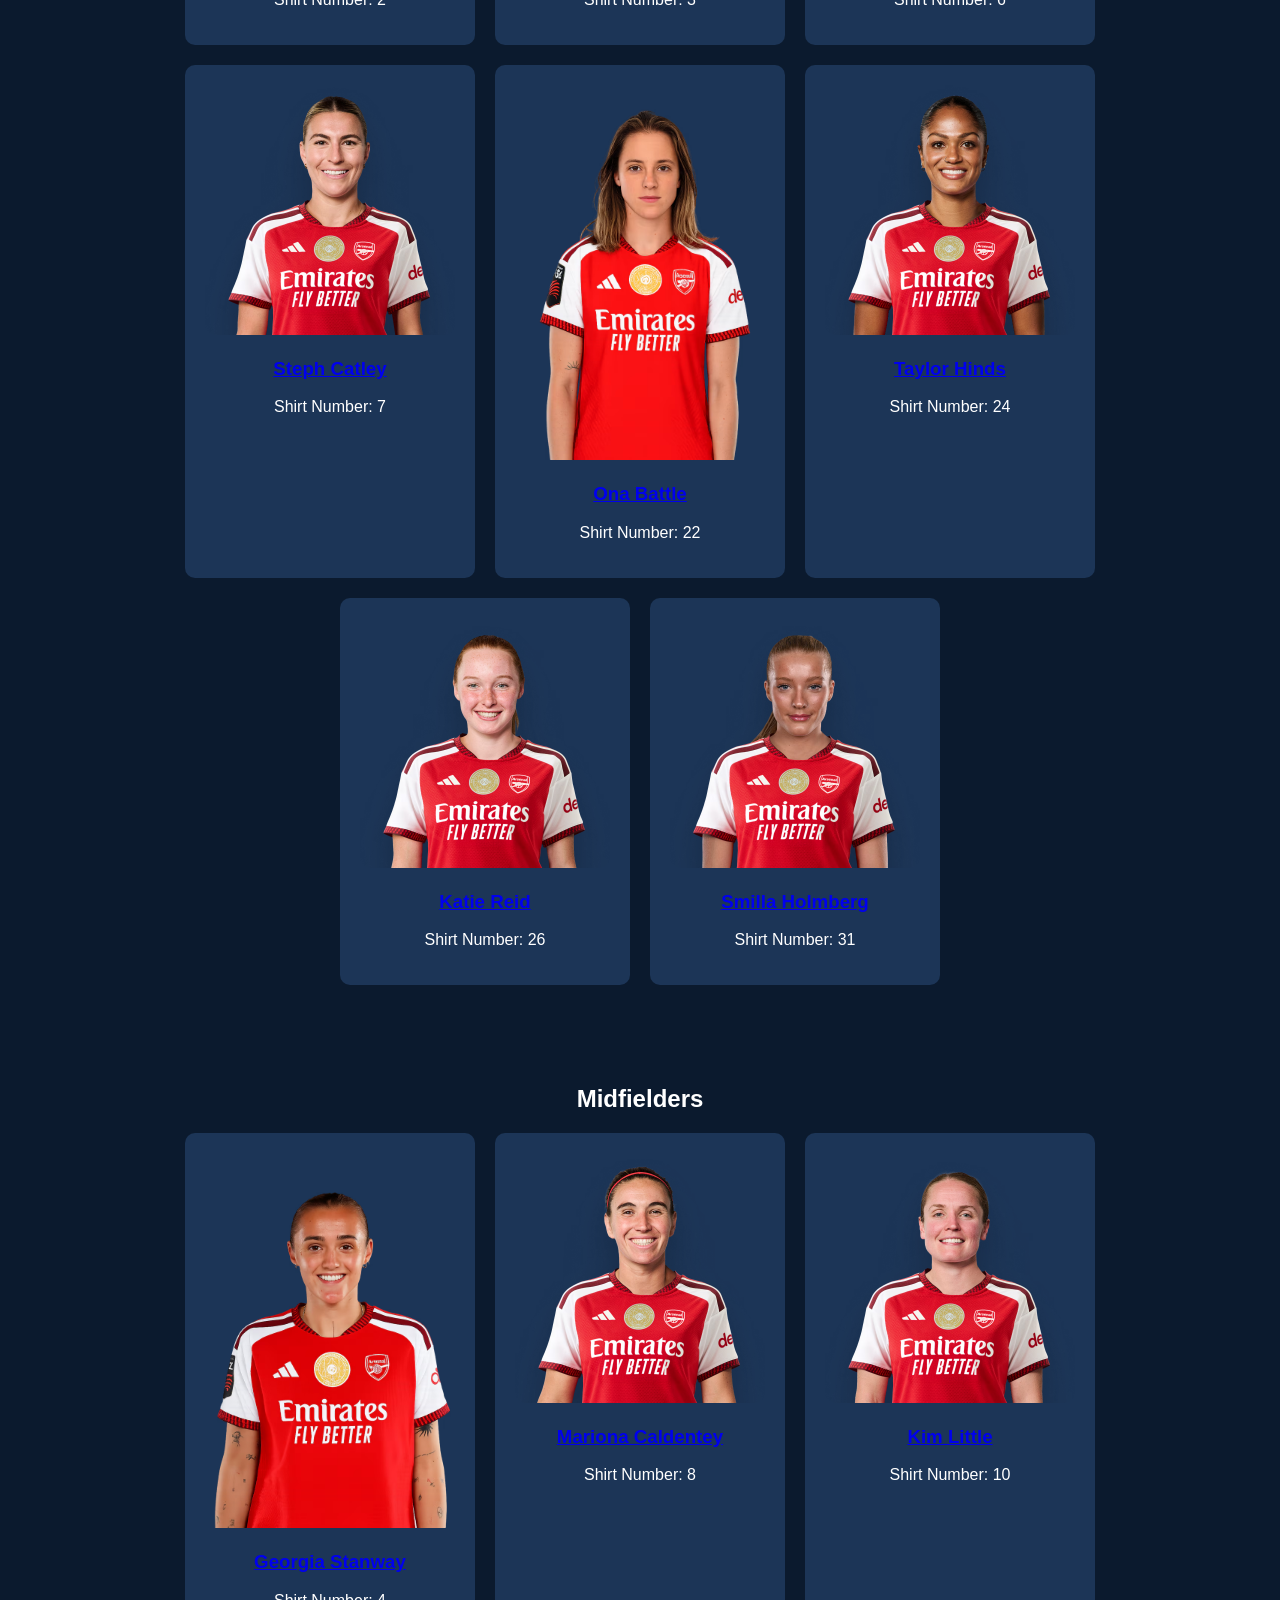
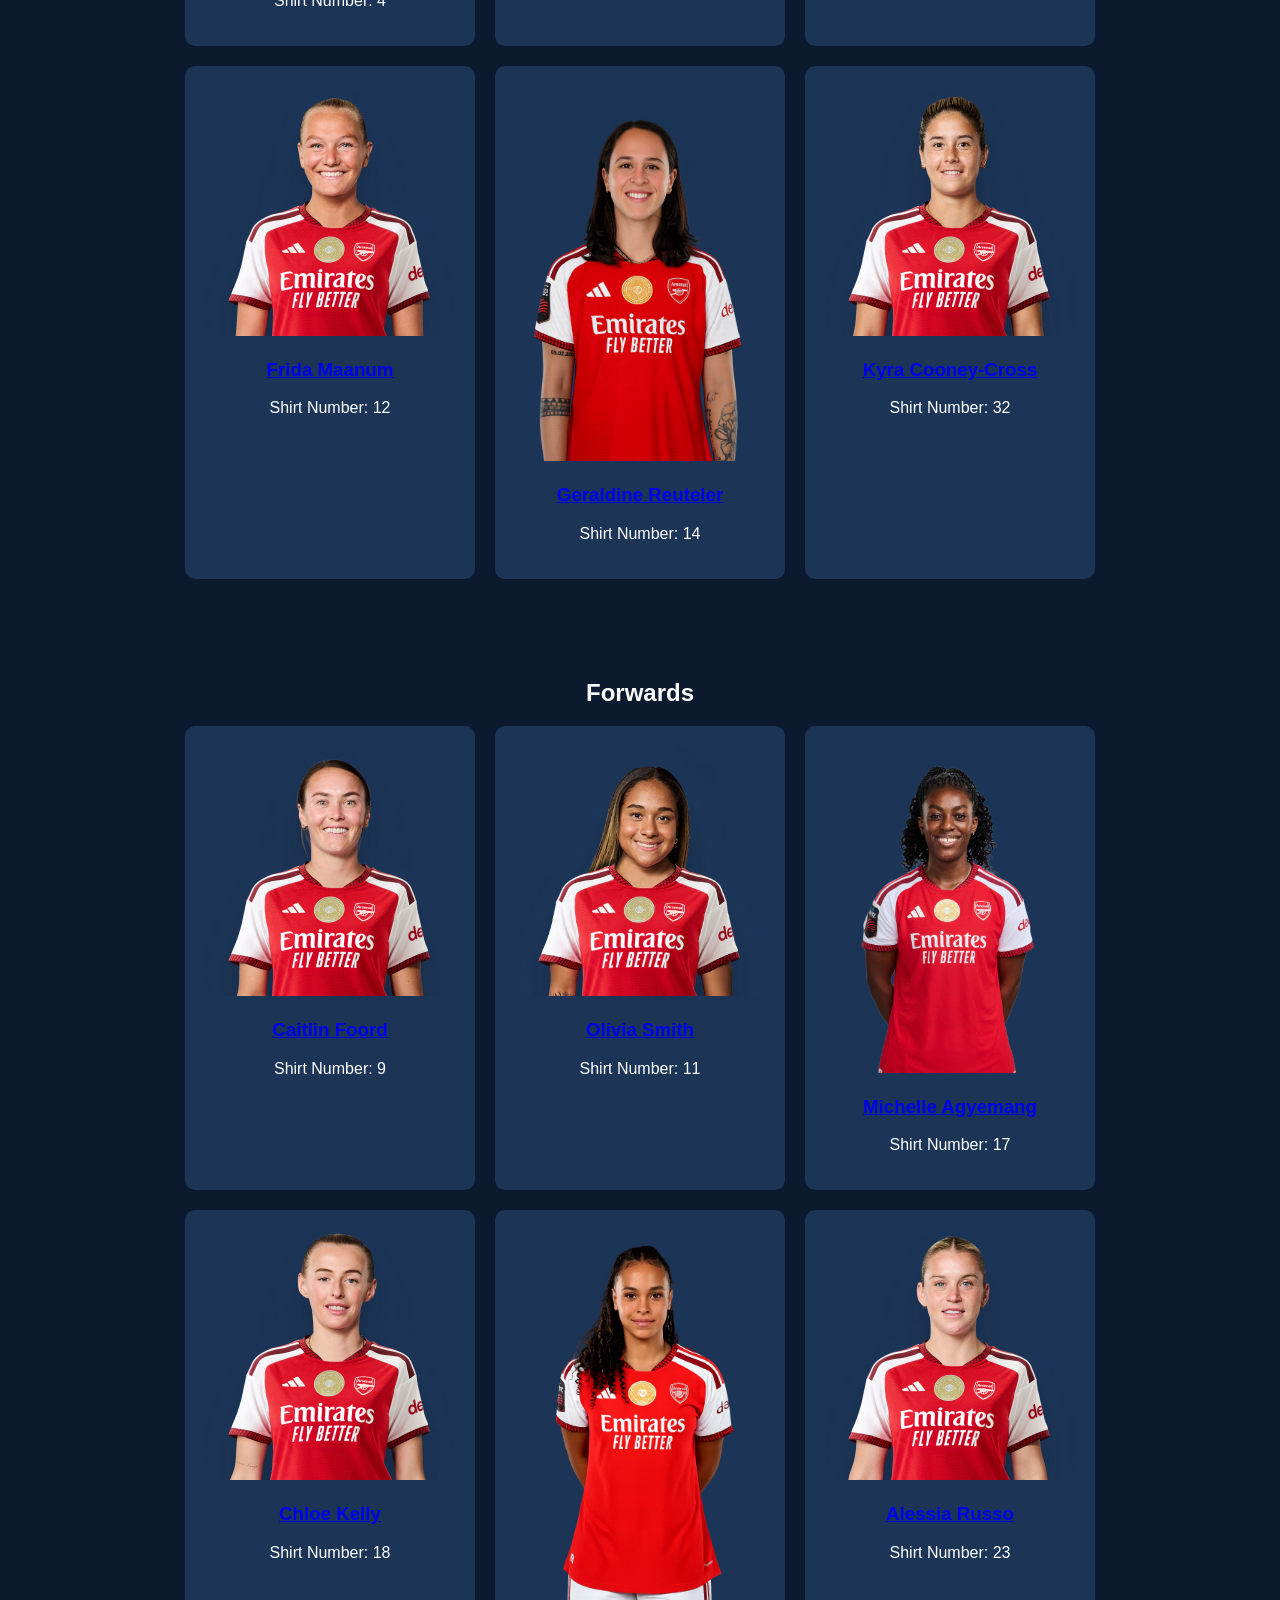
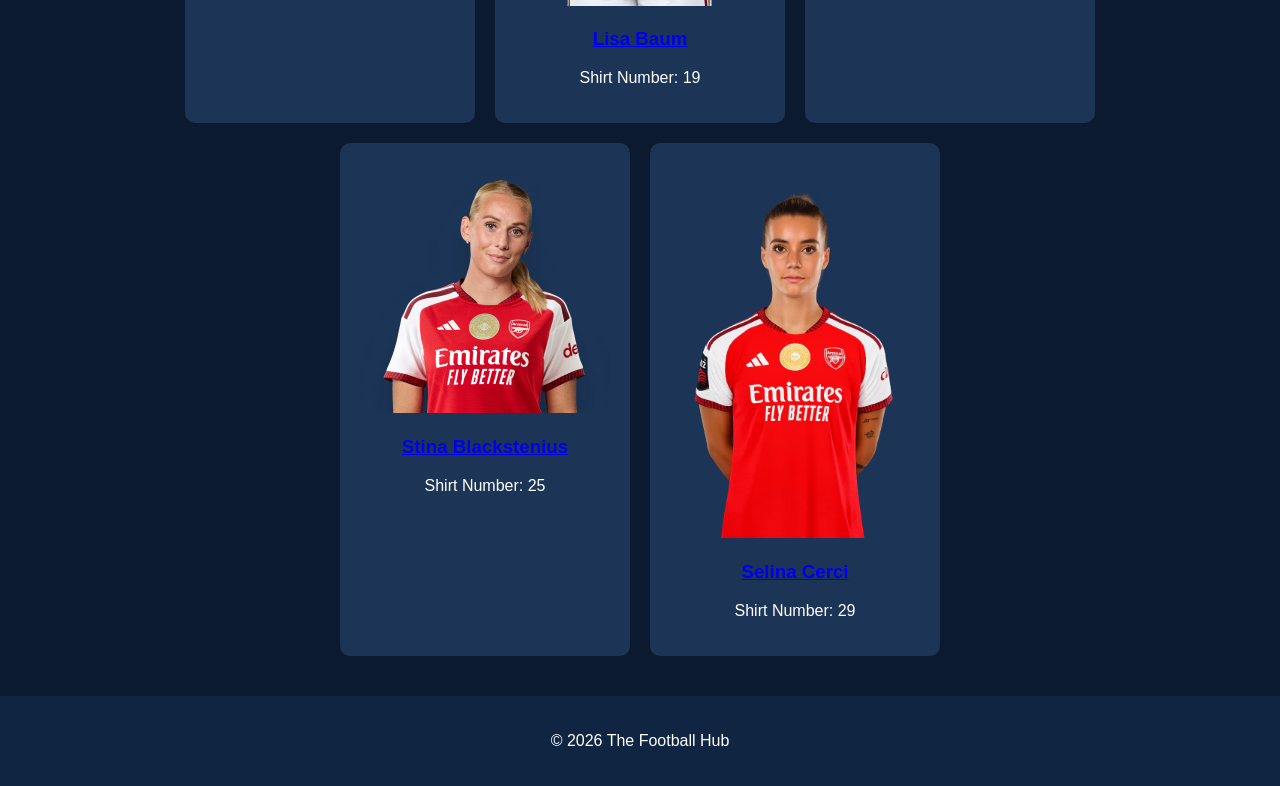
==== commit f9deffd0: "Update forwards section with new player details" ====
--- a/arsenal-squad.html
+++ b/arsenal-squad.html
@@ -155,51 +155,51 @@
     <div class="news-grid">
 
       <div class="news-card">
-        <img src="fwd1.jpg" alt="Forward 1" style="width:100%; border-radius:10px;">
-        <h3><a href="player-fwd1.html">Player Name</a></h3>
+        <img src="arsenal-9.avif" alt="Forward 1" style="width:100%; border-radius:10px;">
+        <h3><a href="caitlin-foord.html">Caitlin Foord</a></h3>
         <p>Shirt Number: 9</p>
       </div>
 
       <div class="news-card">
-        <img src="fwd2.jpg" alt="Forward 2" style="width:100%; border-radius:10px;">
-        <h3><a href="player-fwd2.html">Player Name</a></h3>
+        <img src="arsenal-11.avif" alt="Forward 2" style="width:100%; border-radius:10px;">
+        <h3><a href="olivia-smith.html">Olivia Smith</a></h3>
         <p>Shirt Number: 11</p>
       </div>
 
       <div class="news-card">
-        <img src="fwd3.jpg" alt="Forward 3" style="width:100%; border-radius:10px;">
-        <h3><a href="player-fwd3.html">Player Name</a></h3>
+        <img src="arsenal-17.avif" alt="Forward 3" style="width:100%; border-radius:10px;">
+        <h3><a href="michelle-agyemang.html">Michelle Agyemang</a></h3>
         <p>Shirt Number: 17</p>
       </div>
 
       <div class="news-card">
-        <img src="fwd4.jpg" alt="Forward 4" style="width:100%; border-radius:10px;">
-        <h3><a href="player-fwd4.html">Player Name</a></h3>
+        <img src="arsenal-18.avif" alt="Forward 4" style="width:100%; border-radius:10px;">
+        <h3><a href="chloe-kelly.html">Chloe Kelly</a></h3>
+        <p>Shirt Number: 18</p>
+      </div>
+
+      <div class="news-card">
+        <img src="arsenal-19.avif" alt="Forward 5" style="width:100%; border-radius:10px;">
+        <h3><a href="lisa-baum.html">Lisa Baum</a></h3>
         <p>Shirt Number: 19</p>
       </div>
 
       <div class="news-card">
-        <img src="fwd5.jpg" alt="Forward 5" style="width:100%; border-radius:10px;">
-        <h3><a href="player-fwd5.html">Player Name</a></h3>
-        <p>Shirt Number: 21</p>
-      </div>
-
-      <div class="news-card">
-        <img src="fwd6.jpg" alt="Forward 6" style="width:100%; border-radius:10px;">
-        <h3><a href="player-fwd6.html">Player Name</a></h3>
+        <img src="arsenal-23.avif" alt="Forward 6" style="width:100%; border-radius:10px;">
+        <h3><a href="alessia-russo.html">Alessia Russo</a></h3>
         <p>Shirt Number: 23</p>
       </div>
 
       <div class="news-card">
-        <img src="fwd7.jpg" alt="Forward 7" style="width:100%; border-radius:10px;">
-        <h3><a href="player-fwd7.html">Player Name</a></h3>
-        <p>Shirt Number: 24</p>
-      </div>
-
-      <div class="news-card">
-        <img src="fwd8.jpg" alt="Forward 8" style="width:100%; border-radius:10px;">
-        <h3><a href="player-fwd8.html">Player Name</a></h3>
-        <p>Shirt Number: 27</p>
+        <img src="arsenal-25.avif" alt="Forward 7" style="width:100%; border-radius:10px;">
+        <h3><a href="stina-blackstenius.html">Stina Blackstenius</a></h3>
+        <p>Shirt Number: 25</p>
+      </div>
+
+      <div class="news-card">
+        <img src="arsenal-29.avif" alt="Forward 8" style="width:100%; border-radius:10px;">
+        <h3><a href="selina-cerci.html">Selina Cerci</a></h3>
+        <p>Shirt Number: 29</p>
       </div>
 
     </div>
